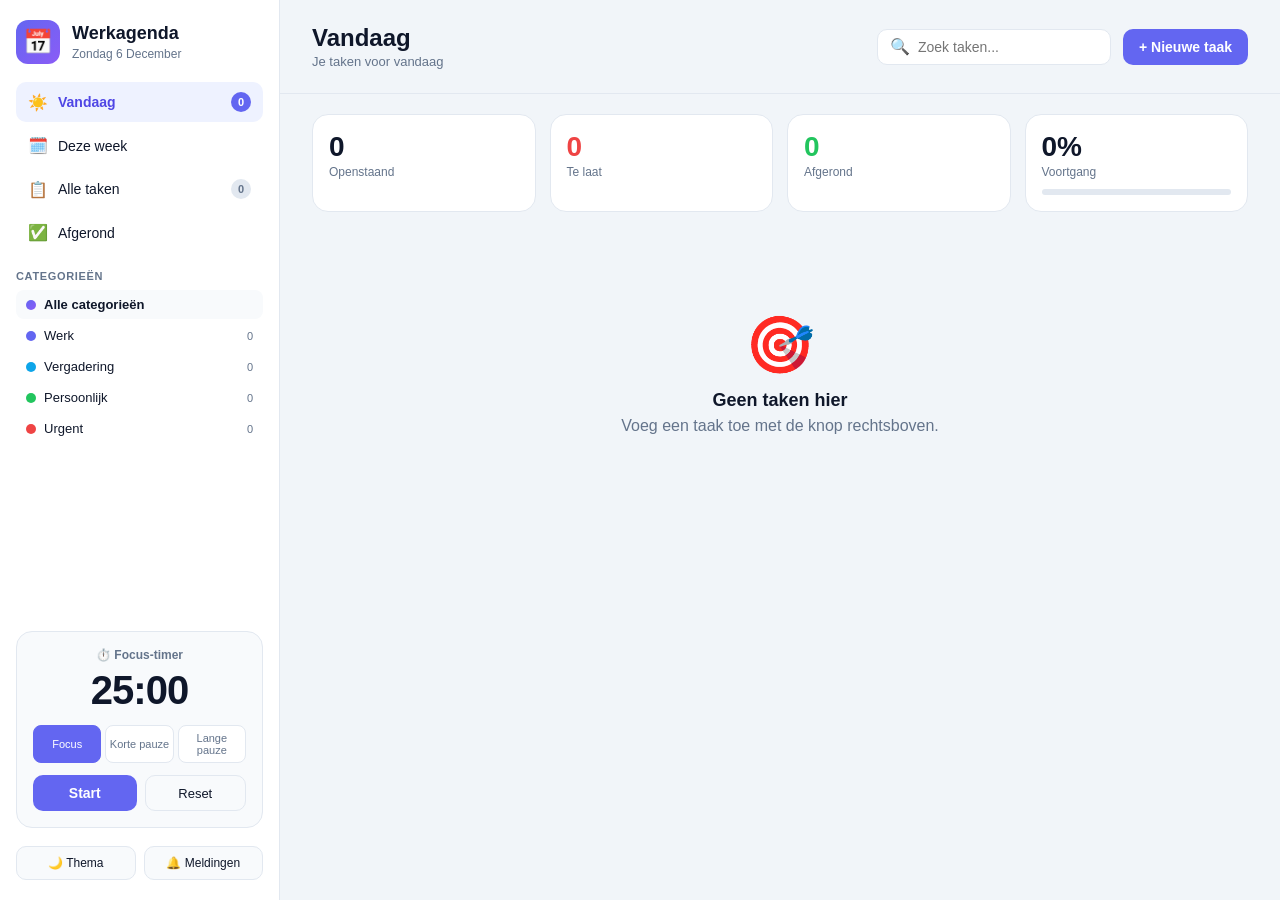
==== Werkagenda.html @ b9c7f5b6 "Voeg alles-in-één Werkagenda.html toe (dubbelklik om te openen, geen server nodig)" ====
<!DOCTYPE html>
<html lang="nl">
<head>
  <meta charset="UTF-8" />
  <meta name="viewport" content="width=device-width, initial-scale=1.0" />
  <title>Mijn Werkagenda</title>
  <style>
:root {
  --bg: #f1f5f9;
  --surface: #ffffff;
  --surface-2: #f8fafc;
  --border: #e2e8f0;
  --text: #0f172a;
  --muted: #64748b;
  --primary: #6366f1;
  --primary-dark: #4f46e5;
  --primary-soft: #eef2ff;
  --danger: #ef4444;
  --success: #22c55e;
  --warning: #f59e0b;
  --shadow: 0 1px 3px rgba(15, 23, 42, .08), 0 8px 24px rgba(15, 23, 42, .06);
  --radius: 16px;
  --radius-sm: 10px;
}
[data-theme="dark"] {
  --bg: #0b1120;
  --surface: #131c31;
  --surface-2: #0f1729;
  --border: #1e293b;
  --text: #e2e8f0;
  --muted: #94a3b8;
  --primary-soft: #1e253f;
  --shadow: 0 1px 3px rgba(0, 0, 0, .3), 0 12px 32px rgba(0, 0, 0, .35);
}
* { box-sizing: border-box; margin: 0; padding: 0; }
body {
  font-family: -apple-system, BlinkMacSystemFont, "Segoe UI", Roboto, Helvetica, Arial, sans-serif;
  background: var(--bg);
  color: var(--text);
  height: 100vh;
  overflow: hidden;
}
#app { display: grid; grid-template-columns: 280px 1fr; height: 100vh; }
.sidebar {
  background: var(--surface);
  border-right: 1px solid var(--border);
  display: flex; flex-direction: column;
  padding: 20px 16px; gap: 18px; overflow-y: auto;
}
.brand { display: flex; align-items: center; gap: 12px; }
.brand-logo {
  width: 44px; height: 44px; display: grid; place-items: center; font-size: 24px;
  background: linear-gradient(135deg, var(--primary), #8b5cf6); border-radius: 12px;
}
.brand-text h1 { font-size: 18px; font-weight: 700; }
.brand-text span { font-size: 12px; color: var(--muted); text-transform: capitalize; }
.nav { display: flex; flex-direction: column; gap: 4px; }
.nav-btn {
  display: flex; align-items: center; gap: 10px; padding: 10px 12px;
  border: none; background: transparent; border-radius: var(--radius-sm);
  font-size: 14px; font-weight: 500; color: var(--text); cursor: pointer;
  text-align: left; transition: background .15s;
}
.nav-btn:hover { background: var(--surface-2); }
.nav-btn.active { background: var(--primary-soft); color: var(--primary-dark); font-weight: 600; }
.nav-ico { font-size: 16px; }
.badge {
  margin-left: auto; background: var(--primary); color: #fff;
  font-size: 11px; font-weight: 700; min-width: 20px; height: 20px;
  padding: 0 6px; border-radius: 999px; display: grid; place-items: center;
}
.nav-btn:not(.active) .badge { background: var(--border); color: var(--muted); }
.sidebar-section h2 {
  font-size: 11px; text-transform: uppercase; letter-spacing: .06em;
  color: var(--muted); margin-bottom: 8px;
}
.cat-list { list-style: none; display: flex; flex-direction: column; gap: 2px; }
.cat-list li {
  display: flex; align-items: center; gap: 8px; padding: 7px 10px;
  border-radius: 8px; font-size: 13px; cursor: pointer; transition: background .15s;
}
.cat-list li:hover { background: var(--surface-2); }
.cat-list li.active { background: var(--surface-2); font-weight: 600; }
.cat-dot { width: 10px; height: 10px; border-radius: 50%; flex-shrink: 0; }
.cat-count { margin-left: auto; font-size: 11px; color: var(--muted); }
.timer-card {
  margin-top: auto; background: var(--surface-2); border: 1px solid var(--border);
  border-radius: var(--radius); padding: 16px; text-align: center;
}
.timer-title { font-size: 12px; color: var(--muted); font-weight: 600; margin-bottom: 6px; }
.timer-display { font-size: 40px; font-weight: 800; font-variant-numeric: tabular-nums; letter-spacing: -1px; }
.timer-display.running { color: var(--primary); }
.timer-modes { display: flex; gap: 4px; margin: 12px 0; }
.tmode {
  flex: 1; font-size: 11px; padding: 6px 2px; border: 1px solid var(--border);
  background: var(--surface); border-radius: 8px; cursor: pointer; color: var(--muted);
}
.tmode.active { background: var(--primary); color: #fff; border-color: var(--primary); }
.timer-controls { display: flex; gap: 8px; }
.timer-controls button { flex: 1; }
.sidebar-footer { display: flex; gap: 8px; }
.sidebar-footer button { flex: 1; font-size: 12px; }
.btn-primary {
  background: var(--primary); color: #fff; border: none; border-radius: var(--radius-sm);
  padding: 10px 16px; font-size: 14px; font-weight: 600; cursor: pointer;
  transition: background .15s, transform .1s;
}
.btn-primary:hover { background: var(--primary-dark); }
.btn-primary:active { transform: scale(.97); }
.btn-ghost {
  background: var(--surface-2); color: var(--text); border: 1px solid var(--border);
  border-radius: var(--radius-sm); padding: 9px 14px; font-size: 13px; font-weight: 500;
  cursor: pointer; transition: background .15s;
}
.btn-ghost:hover { background: var(--border); }
.icon-btn {
  background: transparent; border: none; cursor: pointer; font-size: 18px;
  color: var(--muted); padding: 6px; border-radius: 8px;
}
.icon-btn:hover { background: var(--surface-2); color: var(--text); }
.main { display: flex; flex-direction: column; overflow: hidden; }
.topbar {
  display: flex; justify-content: space-between; align-items: center;
  padding: 24px 32px; border-bottom: 1px solid var(--border); gap: 16px; flex-wrap: wrap;
}
.topbar h2 { font-size: 24px; font-weight: 700; }
.muted { color: var(--muted); font-size: 13px; margin-top: 2px; }
.topbar-actions { display: flex; gap: 12px; align-items: center; }
.search {
  display: flex; align-items: center; gap: 8px; background: var(--surface);
  border: 1px solid var(--border); border-radius: var(--radius-sm); padding: 0 12px;
}
.search input {
  border: none; background: transparent; outline: none; padding: 9px 0;
  font-size: 14px; color: var(--text); width: 180px;
}
.stats {
  display: grid; grid-template-columns: repeat(auto-fit, minmax(140px, 1fr));
  gap: 14px; padding: 20px 32px 4px;
}
.stat-card { background: var(--surface); border: 1px solid var(--border); border-radius: var(--radius); padding: 16px; }
.stat-num { font-size: 28px; font-weight: 800; }
.stat-label { font-size: 12px; color: var(--muted); margin-top: 2px; }
.progress-bar { height: 6px; background: var(--border); border-radius: 999px; margin-top: 10px; overflow: hidden; }
.progress-fill { height: 100%; background: var(--success); border-radius: 999px; transition: width .4s; }
.task-area { flex: 1; overflow-y: auto; padding: 16px 32px 40px; }
.task-group-title {
  font-size: 13px; font-weight: 700; color: var(--muted);
  text-transform: uppercase; letter-spacing: .05em; margin: 22px 0 10px;
}
.task {
  display: flex; align-items: flex-start; gap: 14px; background: var(--surface);
  border: 1px solid var(--border); border-radius: var(--radius); padding: 14px 16px;
  margin-bottom: 10px; box-shadow: var(--shadow); cursor: pointer;
  transition: transform .1s, border-color .15s; border-left: 4px solid var(--border);
}
.task:hover { transform: translateY(-1px); border-color: var(--primary); }
.task.prio-high { border-left-color: var(--danger); }
.task.prio-medium { border-left-color: var(--warning); }
.task.prio-low { border-left-color: var(--success); }
.task.done { opacity: .55; }
.task.done .task-title { text-decoration: line-through; }
.check {
  width: 22px; height: 22px; border-radius: 50%; border: 2px solid var(--border);
  flex-shrink: 0; margin-top: 2px; cursor: pointer; display: grid; place-items: center;
  font-size: 13px; color: #fff; transition: all .15s;
}
.check:hover { border-color: var(--primary); }
.check.checked { background: var(--success); border-color: var(--success); }
.task-body { flex: 1; min-width: 0; }
.task-title { font-size: 15px; font-weight: 600; }
.task-notes { font-size: 13px; color: var(--muted); margin-top: 3px; word-break: break-word; }
.task-meta { display: flex; flex-wrap: wrap; gap: 8px; margin-top: 8px; }
.chip {
  font-size: 11px; font-weight: 600; padding: 3px 9px; border-radius: 999px;
  display: inline-flex; align-items: center; gap: 4px;
}
.chip-time { background: var(--primary-soft); color: var(--primary-dark); }
.chip-cat { background: var(--surface-2); border: 1px solid var(--border); color: var(--muted); }
.chip-overdue { background: #fee2e2; color: #b91c1c; }
.chip-reminder { background: #fef3c7; color: #92400e; }
.empty { text-align: center; padding: 80px 20px; color: var(--muted); }
.empty-emoji { font-size: 56px; margin-bottom: 12px; }
.empty h3 { font-size: 18px; color: var(--text); margin-bottom: 6px; }
.modal-backdrop {
  position: fixed; inset: 0; background: rgba(15, 23, 42, .5);
  display: grid; place-items: center; padding: 20px; z-index: 50; backdrop-filter: blur(2px);
}
.modal-backdrop[hidden] { display: none; }
.modal {
  background: var(--surface); border-radius: var(--radius); width: 100%;
  max-width: 460px; box-shadow: var(--shadow); animation: pop .18s ease;
}
@keyframes pop { from { transform: scale(.96); opacity: 0; } to { transform: scale(1); opacity: 1; } }
.modal-head {
  display: flex; justify-content: space-between; align-items: center;
  padding: 18px 20px; border-bottom: 1px solid var(--border);
}
.modal-head h3 { font-size: 17px; }
.task-form { padding: 20px; display: flex; flex-direction: column; gap: 14px; }
.task-form label { display: flex; flex-direction: column; gap: 6px; font-size: 13px; font-weight: 600; color: var(--muted); }
.task-form input, .task-form textarea, .task-form select {
  border: 1px solid var(--border); border-radius: var(--radius-sm); padding: 10px 12px;
  font-size: 14px; font-family: inherit; background: var(--surface-2); color: var(--text);
  outline: none; transition: border-color .15s;
}
.task-form input:focus, .task-form textarea:focus, .task-form select:focus { border-color: var(--primary); }
.form-row { display: grid; grid-template-columns: 1fr 1fr; gap: 12px; }
.reminder-row { flex-direction: row !important; align-items: center; gap: 8px !important; color: var(--text) !important; font-weight: 500 !important; cursor: pointer; }
.reminder-row input { width: auto; }
.modal-actions { display: flex; align-items: center; gap: 8px; margin-top: 6px; }
.modal-actions .spacer { flex: 1; }
#delete-task { color: var(--danger); border-color: transparent; background: transparent; }
#delete-task:hover { background: #fee2e2; }
.toast {
  position: fixed; bottom: 24px; left: 50%; transform: translateX(-50%);
  background: var(--text); color: var(--bg); padding: 12px 20px; border-radius: 999px;
  font-size: 14px; font-weight: 500; box-shadow: var(--shadow); z-index: 100; animation: slideUp .25s ease;
}
.toast[hidden] { display: none; }
@keyframes slideUp { from { transform: translate(-50%, 20px); opacity: 0; } to { transform: translate(-50%, 0); opacity: 1; } }
@media (max-width: 760px) {
  #app { grid-template-columns: 1fr; }
  .sidebar {
    position: fixed; bottom: 0; left: 0; right: 0; top: auto; flex-direction: row;
    border-right: none; border-top: 1px solid var(--border); padding: 8px; gap: 8px;
    z-index: 40; overflow-x: auto;
  }
  .brand, .sidebar-section, .timer-card, .sidebar-footer { display: none; }
  .nav { flex-direction: row; flex: 1; }
  .nav-btn { flex-direction: column; font-size: 11px; gap: 2px; }
  .badge { position: absolute; }
  .main { padding-bottom: 70px; }
  .topbar { padding: 16px; }
  .stats, .task-area { padding-left: 16px; padding-right: 16px; }
  .search input { width: 120px; }
}
  </style>
</head>
<body>
  <div id="app">
    <aside class="sidebar">
      <div class="brand">
        <div class="brand-logo">📅</div>
        <div class="brand-text">
          <h1>Werkagenda</h1>
          <span id="today-label"></span>
        </div>
      </div>
      <nav class="nav">
        <button class="nav-btn active" data-view="today"><span class="nav-ico">☀️</span> Vandaag<span class="badge" id="badge-today">0</span></button>
        <button class="nav-btn" data-view="week"><span class="nav-ico">🗓️</span> Deze week</button>
        <button class="nav-btn" data-view="all"><span class="nav-ico">📋</span> Alle taken<span class="badge" id="badge-all">0</span></button>
        <button class="nav-btn" data-view="done"><span class="nav-ico">✅</span> Afgerond</button>
      </nav>
      <div class="sidebar-section">
        <h2>Categorieën</h2>
        <ul class="cat-list" id="cat-list"></ul>
      </div>
      <div class="timer-card" id="timer-card">
        <div class="timer-title">⏱️ Focus-timer</div>
        <div class="timer-display" id="timer-display">25:00</div>
        <div class="timer-modes">
          <button class="tmode active" data-min="25">Focus</button>
          <button class="tmode" data-min="5">Korte pauze</button>
          <button class="tmode" data-min="15">Lange pauze</button>
        </div>
        <div class="timer-controls">
          <button id="timer-start" class="btn-primary">Start</button>
          <button id="timer-reset" class="btn-ghost">Reset</button>
        </div>
      </div>
      <div class="sidebar-footer">
        <button id="theme-toggle" class="btn-ghost" title="Wissel thema">🌙 Thema</button>
        <button id="notif-toggle" class="btn-ghost" title="Herinneringen aanzetten">🔔 Meldingen</button>
      </div>
    </aside>
    <main class="main">
      <header class="topbar">
        <div>
          <h2 id="view-title">Vandaag</h2>
          <p id="view-subtitle" class="muted"></p>
        </div>
        <div class="topbar-actions">
          <div class="search">
            <span>🔍</span>
            <input type="text" id="search" placeholder="Zoek taken..." />
          </div>
          <button class="btn-primary" id="add-task-btn">+ Nieuwe taak</button>
        </div>
      </header>
      <section class="stats" id="stats"></section>
      <section class="task-area" id="task-area"></section>
    </main>
  </div>
  <div class="modal-backdrop" id="modal-backdrop" hidden>
    <div class="modal" role="dialog" aria-modal="true">
      <div class="modal-head">
        <h3 id="modal-title">Nieuwe taak</h3>
        <button class="icon-btn" id="modal-close" aria-label="Sluiten">✕</button>
      </div>
      <form id="task-form" class="task-form">
        <input type="hidden" id="task-id" />
        <label>Titel<input type="text" id="f-title" required placeholder="Wat moet er gebeuren?" /></label>
        <label>Notities<textarea id="f-notes" rows="2" placeholder="Extra details (optioneel)"></textarea></label>
        <div class="form-row">
          <label>Datum<input type="date" id="f-date" /></label>
          <label>Tijd<input type="time" id="f-time" /></label>
        </div>
        <div class="form-row">
          <label>Prioriteit
            <select id="f-priority">
              <option value="low">Laag</option>
              <option value="medium" selected>Normaal</option>
              <option value="high">Hoog</option>
            </select>
          </label>
          <label>Categorie<select id="f-category"></select></label>
        </div>
        <label class="reminder-row">
          <input type="checkbox" id="f-reminder" /> Herinner me op het ingestelde tijdstip
        </label>
        <div class="modal-actions">
          <button type="button" class="btn-ghost" id="delete-task" hidden>Verwijderen</button>
          <div class="spacer"></div>
          <button type="button" class="btn-ghost" id="modal-cancel">Annuleren</button>
          <button type="submit" class="btn-primary">Opslaan</button>
        </div>
      </form>
    </div>
  </div>
  <div id="toast" class="toast" hidden></div>

  <script>
(() => {
  "use strict";
  const STORE_KEY = "werkagenda.v1";
  const $ = (sel) => document.querySelector(sel);
  const $$ = (sel) => Array.from(document.querySelectorAll(sel));

  const DEFAULT_CATEGORIES = [
    { id: "werk", name: "Werk", color: "#6366f1" },
    { id: "vergadering", name: "Vergadering", color: "#0ea5e9" },
    { id: "persoonlijk", name: "Persoonlijk", color: "#22c55e" },
    { id: "urgent", name: "Urgent", color: "#ef4444" },
  ];

  let state = loadState();
  let currentView = "today";
  let activeCategory = null;
  let searchTerm = "";

  function loadState() {
    try {
      const raw = localStorage.getItem(STORE_KEY);
      if (raw) {
        const parsed = JSON.parse(raw);
        return {
          tasks: parsed.tasks || [],
          categories: parsed.categories || DEFAULT_CATEGORIES,
          theme: parsed.theme || "light",
        };
      }
    } catch (e) { console.warn("Kon opgeslagen data niet laden:", e); }
    return { tasks: [], categories: DEFAULT_CATEGORIES, theme: "light" };
  }
  function save() { localStorage.setItem(STORE_KEY, JSON.stringify(state)); }
  const uid = () => Date.now().toString(36) + Math.random().toString(36).slice(2, 7);

  const pad = (n) => String(n).padStart(2, "0");
  const todayStr = () => {
    const d = new Date();
    return `${d.getFullYear()}-${pad(d.getMonth() + 1)}-${pad(d.getDate())}`;
  };
  function dueDate(task) {
    if (!task.date) return null;
    const t = task.time || "23:59";
    return new Date(`${task.date}T${t}`);
  }
  function isToday(task) { return task.date === todayStr(); }
  function isThisWeek(task) {
    if (!task.date) return false;
    const d = new Date(task.date + "T00:00");
    const now = new Date();
    const start = new Date(now);
    start.setDate(now.getDate() - ((now.getDay() + 6) % 7));
    start.setHours(0, 0, 0, 0);
    const end = new Date(start);
    end.setDate(start.getDate() + 7);
    return d >= start && d < end;
  }
  function isOverdue(task) {
    if (task.done) return false;
    const due = dueDate(task);
    return due && due < new Date();
  }
  const fmtDate = (str) => {
    if (!str) return "";
    const d = new Date(str + "T00:00");
    const today = todayStr();
    const tmr = new Date(); tmr.setDate(tmr.getDate() + 1);
    const tmrStr = `${tmr.getFullYear()}-${pad(tmr.getMonth() + 1)}-${pad(tmr.getDate())}`;
    if (str === today) return "Vandaag";
    if (str === tmrStr) return "Morgen";
    return d.toLocaleDateString("nl-NL", { weekday: "short", day: "numeric", month: "short" });
  };

  function render() {
    renderHeaderDate(); renderCategories(); renderBadges(); renderStats(); renderTasks();
  }
  function renderHeaderDate() {
    $("#today-label").textContent = new Date().toLocaleDateString("nl-NL", {
      weekday: "long", day: "numeric", month: "long",
    });
  }
  function catById(id) { return state.categories.find((c) => c.id === id); }
  function renderCategories() {
    const list = $("#cat-list");
    list.innerHTML = "";
    const all = document.createElement("li");
    all.innerHTML = `<span class="cat-dot" style="background:linear-gradient(135deg,#6366f1,#8b5cf6)"></span> Alle categorieën`;
    all.classList.toggle("active", activeCategory === null);
    all.onclick = () => { activeCategory = null; render(); };
    list.appendChild(all);
    state.categories.forEach((cat) => {
      const count = state.tasks.filter((t) => t.category === cat.id && !t.done).length;
      const li = document.createElement("li");
      li.classList.toggle("active", activeCategory === cat.id);
      li.innerHTML = `<span class="cat-dot" style="background:${cat.color}"></span> ${escapeHtml(cat.name)} <span class="cat-count">${count}</span>`;
      li.onclick = () => { activeCategory = cat.id; render(); };
      list.appendChild(li);
    });
    const sel = $("#f-category");
    sel.innerHTML = "";
    state.categories.forEach((cat) => {
      const opt = document.createElement("option");
      opt.value = cat.id; opt.textContent = cat.name;
      sel.appendChild(opt);
    });
  }
  function renderBadges() {
    $("#badge-today").textContent = state.tasks.filter((t) => isToday(t) && !t.done).length;
    $("#badge-all").textContent = state.tasks.filter((t) => !t.done).length;
  }
  function renderStats() {
    const open = state.tasks.filter((t) => !t.done).length;
    const done = state.tasks.filter((t) => t.done).length;
    const overdue = state.tasks.filter((t) => isOverdue(t)).length;
    const total = open + done;
    const pct = total ? Math.round((done / total) * 100) : 0;
    $("#stats").innerHTML = `
      <div class="stat-card"><div class="stat-num">${open}</div><div class="stat-label">Openstaand</div></div>
      <div class="stat-card"><div class="stat-num" style="color:var(--danger)">${overdue}</div><div class="stat-label">Te laat</div></div>
      <div class="stat-card"><div class="stat-num" style="color:var(--success)">${done}</div><div class="stat-label">Afgerond</div></div>
      <div class="stat-card">
        <div class="stat-num">${pct}%</div><div class="stat-label">Voortgang</div>
        <div class="progress-bar"><div class="progress-fill" style="width:${pct}%"></div></div>
      </div>`;
  }
  const VIEW_META = {
    today: { title: "Vandaag", sub: "Je taken voor vandaag" },
    week: { title: "Deze week", sub: "Alles van maandag t/m zondag" },
    all: { title: "Alle taken", sub: "Een compleet overzicht" },
    done: { title: "Afgerond", sub: "Goed bezig! 🎉" },
  };
  function filterForView(tasks) {
    let list = tasks.slice();
    if (currentView === "today") list = list.filter((t) => isToday(t) && !t.done);
    else if (currentView === "week") list = list.filter((t) => isThisWeek(t) && !t.done);
    else if (currentView === "all") list = list.filter((t) => !t.done);
    else if (currentView === "done") list = list.filter((t) => t.done);
    if (activeCategory) list = list.filter((t) => t.category === activeCategory);
    if (searchTerm) {
      const q = searchTerm.toLowerCase();
      list = list.filter((t) => t.title.toLowerCase().includes(q) || (t.notes || "").toLowerCase().includes(q));
    }
    return list;
  }
  function sortTasks(tasks) {
    const prioRank = { high: 0, medium: 1, low: 2 };
    return tasks.sort((a, b) => {
      const da = dueDate(a), db = dueDate(b);
      if (da && db) return da - db;
      if (da) return -1;
      if (db) return 1;
      return prioRank[a.priority] - prioRank[b.priority];
    });
  }
  function renderTasks() {
    const meta = VIEW_META[currentView];
    $("#view-title").textContent = meta.title;
    $("#view-subtitle").textContent = meta.sub;
    const area = $("#task-area");
    let tasks = sortTasks(filterForView(state.tasks));
    if (!tasks.length) {
      area.innerHTML = `
        <div class="empty">
          <div class="empty-emoji">${currentView === "done" ? "🌱" : "🎯"}</div>
          <h3>${currentView === "done" ? "Nog niets afgerond" : "Geen taken hier"}</h3>
          <p>${currentView === "done" ? "Afgevinkte taken verschijnen hier." : "Voeg een taak toe met de knop rechtsboven."}</p>
        </div>`;
      return;
    }
    area.innerHTML = "";
    if (currentView === "all" || currentView === "week") {
      const groups = {};
      tasks.forEach((t) => { const key = t.date || "geen"; (groups[key] = groups[key] || []).push(t); });
      Object.keys(groups).sort((a, b) => (a === "geen" ? 1 : b === "geen" ? -1 : a.localeCompare(b)))
        .forEach((key) => {
          const title = document.createElement("div");
          title.className = "task-group-title";
          title.textContent = key === "geen" ? "Zonder datum" : fmtDate(key);
          area.appendChild(title);
          groups[key].forEach((t) => area.appendChild(taskEl(t)));
        });
    } else {
      tasks.forEach((t) => area.appendChild(taskEl(t)));
    }
  }
  function taskEl(task) {
    const el = document.createElement("div");
    el.className = `task prio-${task.priority}${task.done ? " done" : ""}`;
    const cat = catById(task.category);
    const metaChips = [];
    if (task.time || task.date) {
      const overdue = isOverdue(task);
      const label = `${task.date ? fmtDate(task.date) : ""}${task.time ? " · " + task.time : ""}`.trim();
      metaChips.push(`<span class="chip ${overdue ? "chip-overdue" : "chip-time"}">${overdue ? "⏰ Te laat: " : "🕒 "}${escapeHtml(label)}</span>`);
    }
    if (cat) metaChips.push(`<span class="chip chip-cat"><span class="cat-dot" style="background:${cat.color}"></span>${escapeHtml(cat.name)}</span>`);
    if (task.reminder && !task.done) metaChips.push(`<span class="chip chip-reminder">🔔 Herinnering</span>`);
    el.innerHTML = `
      <div class="check ${task.done ? "checked" : ""}">${task.done ? "✓" : ""}</div>
      <div class="task-body">
        <div class="task-title">${escapeHtml(task.title)}</div>
        ${task.notes ? `<div class="task-notes">${escapeHtml(task.notes)}</div>` : ""}
        ${metaChips.length ? `<div class="task-meta">${metaChips.join("")}</div>` : ""}
      </div>`;
    el.querySelector(".check").addEventListener("click", (e) => { e.stopPropagation(); toggleDone(task.id); });
    el.addEventListener("click", () => openModal(task));
    return el;
  }
  function toggleDone(id) {
    const task = state.tasks.find((t) => t.id === id);
    if (!task) return;
    task.done = !task.done;
    if (task.done) { task.notified = true; toast("Taak afgerond! ✅"); }
    save(); render();
  }
  function deleteTask(id) {
    state.tasks = state.tasks.filter((t) => t.id !== id);
    save(); render(); toast("Taak verwijderd");
  }
  const backdrop = $("#modal-backdrop");
  function openModal(task = null) {
    $("#modal-title").textContent = task ? "Taak bewerken" : "Nieuwe taak";
    $("#task-id").value = task ? task.id : "";
    $("#f-title").value = task ? task.title : "";
    $("#f-notes").value = task ? task.notes || "" : "";
    $("#f-date").value = task ? task.date || "" : todayStr();
    $("#f-time").value = task ? task.time || "" : "";
    $("#f-priority").value = task ? task.priority : "medium";
    $("#f-category").value = task ? task.category || state.categories[0].id : state.categories[0].id;
    $("#f-reminder").checked = task ? !!task.reminder : false;
    $("#delete-task").hidden = !task;
    backdrop.hidden = false;
    setTimeout(() => $("#f-title").focus(), 50);
  }
  function closeModal() { backdrop.hidden = true; }
  $("#task-form").addEventListener("submit", (e) => {
    e.preventDefault();
    const id = $("#task-id").value;
    const data = {
      title: $("#f-title").value.trim(),
      notes: $("#f-notes").value.trim(),
      date: $("#f-date").value,
      time: $("#f-time").value,
      priority: $("#f-priority").value,
      category: $("#f-category").value,
      reminder: $("#f-reminder").checked,
    };
    if (!data.title) return;
    if (id) {
      const task = state.tasks.find((t) => t.id === id);
      Object.assign(task, data);
      task.notified = false;
      toast("Taak bijgewerkt");
    } else {
      state.tasks.push({ id: uid(), done: false, notified: false, created: Date.now(), ...data });
      toast("Taak toegevoegd 🎉");
    }
    save(); render(); closeModal();
  });
  $("#delete-task").addEventListener("click", () => {
    const id = $("#task-id").value;
    if (id && confirm("Deze taak verwijderen?")) { deleteTask(id); closeModal(); }
  });
  $("#modal-close").addEventListener("click", closeModal);
  $("#modal-cancel").addEventListener("click", closeModal);
  backdrop.addEventListener("click", (e) => { if (e.target === backdrop) closeModal(); });
  $("#add-task-btn").addEventListener("click", () => openModal());
  $$(".nav-btn").forEach((btn) => {
    btn.addEventListener("click", () => {
      $$(".nav-btn").forEach((b) => b.classList.remove("active"));
      btn.classList.add("active");
      currentView = btn.dataset.view;
      render();
    });
  });
  $("#search").addEventListener("input", (e) => { searchTerm = e.target.value; renderTasks(); });
  function applyTheme() {
    document.documentElement.setAttribute("data-theme", state.theme);
    $("#theme-toggle").textContent = state.theme === "dark" ? "☀️ Thema" : "🌙 Thema";
  }
  $("#theme-toggle").addEventListener("click", () => {
    state.theme = state.theme === "dark" ? "light" : "dark";
    save(); applyTheme();
  });
  let timer = { total: 25 * 60, remaining: 25 * 60, running: false, interval: null };
  function updateTimerDisplay() {
    const m = Math.floor(timer.remaining / 60);
    const s = timer.remaining % 60;
    $("#timer-display").textContent = `${pad(m)}:${pad(s)}`;
    $("#timer-display").classList.toggle("running", timer.running);
  }
  function startTimer() {
    if (timer.running) {
      clearInterval(timer.interval);
      timer.running = false;
      $("#timer-start").textContent = "Verder";
    } else {
      timer.running = true;
      $("#timer-start").textContent = "Pauze";
      timer.interval = setInterval(() => {
        timer.remaining--;
        if (timer.remaining <= 0) {
          clearInterval(timer.interval);
          timer.running = false;
          timer.remaining = timer.total;
          $("#timer-start").textContent = "Start";
          notify("⏱️ Timer afgelopen!", "Tijd voor een pauze of de volgende taak.");
          toast("⏱️ Timer afgelopen!");
        }
        updateTimerDisplay();
      }, 1000);
    }
    updateTimerDisplay();
  }
  function resetTimer() {
    clearInterval(timer.interval);
    timer.running = false;
    timer.remaining = timer.total;
    $("#timer-start").textContent = "Start";
    updateTimerDisplay();
  }
  $("#timer-start").addEventListener("click", startTimer);
  $("#timer-reset").addEventListener("click", resetTimer);
  $$(".tmode").forEach((btn) => {
    btn.addEventListener("click", () => {
      $$(".tmode").forEach((b) => b.classList.remove("active"));
      btn.classList.add("active");
      timer.total = parseInt(btn.dataset.min, 10) * 60;
      resetTimer();
    });
  });
  $("#notif-toggle").addEventListener("click", async () => {
    if (!("Notification" in window)) { toast("Notificaties niet ondersteund"); return; }
    const perm = await Notification.requestPermission();
    toast(perm === "granted" ? "Meldingen staan aan 🔔" : "Meldingen geweigerd");
  });
  function notify(title, body) {
    if ("Notification" in window && Notification.permission === "granted") {
      new Notification(title, { body });
    }
  }
  function checkReminders() {
    const now = new Date();
    state.tasks.forEach((task) => {
      if (task.reminder && !task.done && !task.notified) {
        const due = dueDate(task);
        if (due && due <= now) {
          notify("🔔 Herinnering: " + task.title, task.notes || "Deze taak staat gepland.");
          task.notified = true;
          save();
        }
      }
    });
  }
  setInterval(checkReminders, 30 * 1000);
  let toastTimeout;
  function toast(msg) {
    const el = $("#toast");
    el.textContent = msg;
    el.hidden = false;
    clearTimeout(toastTimeout);
    toastTimeout = setTimeout(() => (el.hidden = true), 2500);
  }
  function escapeHtml(str) {
    return String(str).replace(/[&<>"']/g, (c) =>
      ({ "&": "&amp;", "<": "&lt;", ">": "&gt;", '"': "&quot;", "'": "&#39;" }[c]));
  }
  document.addEventListener("keydown", (e) => {
    if (e.key === "Escape" && !backdrop.hidden) closeModal();
    if ((e.key === "n" || e.key === "N") && backdrop.hidden &&
        document.activeElement.tagName !== "INPUT" &&
        document.activeElement.tagName !== "TEXTAREA") {
      e.preventDefault(); openModal();
    }
  });
  applyTheme();
  updateTimerDisplay();
  render();
  checkReminders();
})();
  </script>
</body>
</html>
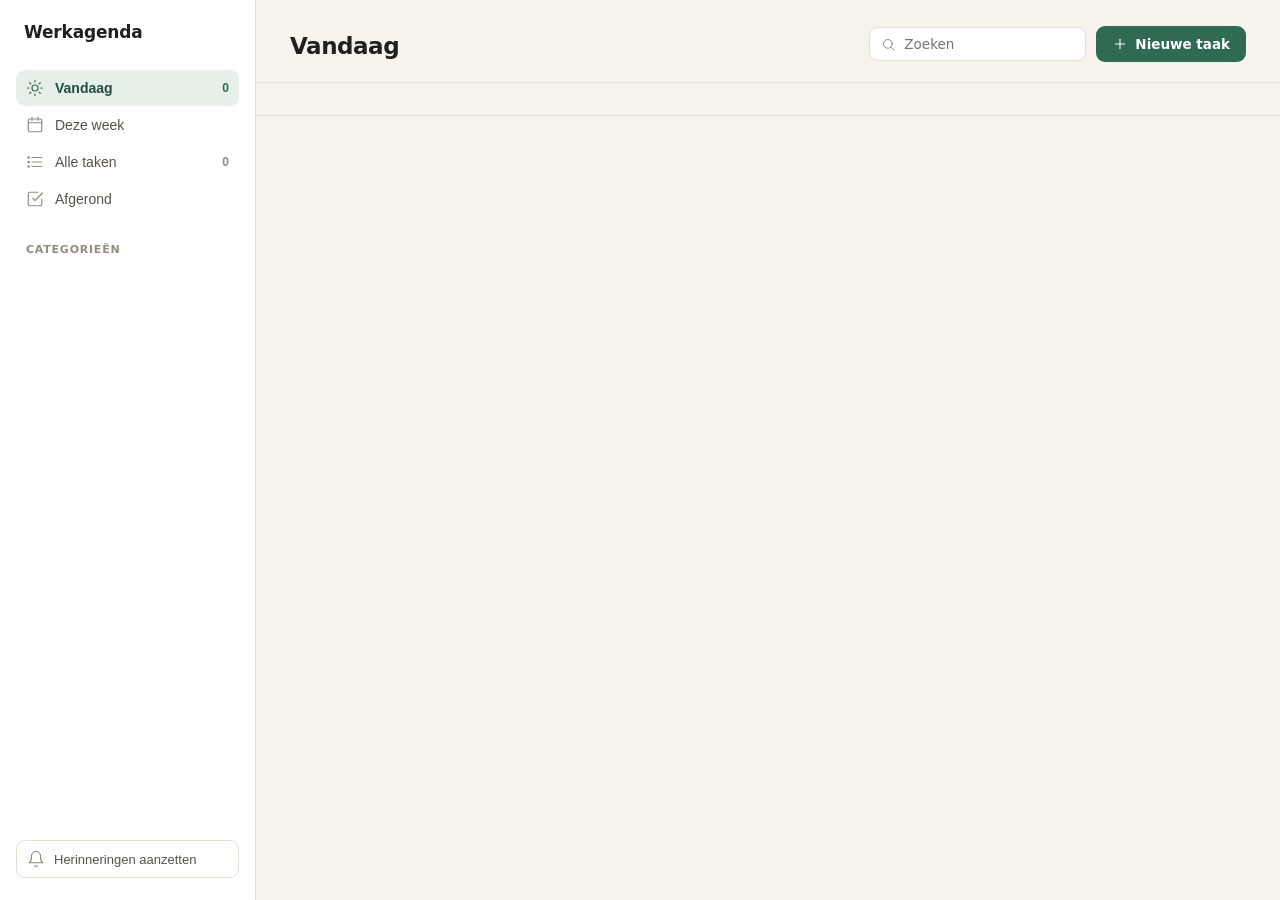
==== commit 1901889c: "Herontwerp: zakelijke warme look, diep groen accent, weekoverzicht en lijn-iconen - Volledig nieuw, " ====
--- a/Werkagenda.html
+++ b/Werkagenda.html
@@ -3,346 +3,460 @@
 <head>
   <meta charset="UTF-8" />
   <meta name="viewport" content="width=device-width, initial-scale=1.0" />
-  <title>Mijn Werkagenda</title>
+  <meta name="theme-color" content="#2f6a52" />
+  <title>Werkagenda</title>
   <style>
+/* ===========================================================
+   Werkagenda — zakelijk & warm, licht, diep groen accent
+   =========================================================== */
 :root {
-  --bg: #f1f5f9;
-  --surface: #ffffff;
-  --surface-2: #f8fafc;
-  --border: #e2e8f0;
-  --text: #0f172a;
-  --muted: #64748b;
-  --primary: #6366f1;
-  --primary-dark: #4f46e5;
-  --primary-soft: #eef2ff;
-  --danger: #ef4444;
-  --success: #22c55e;
-  --warning: #f59e0b;
-  --shadow: 0 1px 3px rgba(15, 23, 42, .08), 0 8px 24px rgba(15, 23, 42, .06);
-  --radius: 16px;
-  --radius-sm: 10px;
-}
-[data-theme="dark"] {
-  --bg: #0b1120;
-  --surface: #131c31;
-  --surface-2: #0f1729;
-  --border: #1e293b;
-  --text: #e2e8f0;
-  --muted: #94a3b8;
-  --primary-soft: #1e253f;
-  --shadow: 0 1px 3px rgba(0, 0, 0, .3), 0 12px 32px rgba(0, 0, 0, .35);
-}
+  --bg:          #f6f3ec;
+  --surface:     #ffffff;
+  --surface-2:   #f1ece2;
+  --border:      #e5dfd2;
+  --border-2:    #d9d2c4;
+  --text:        #20201c;
+  --text-2:      #56524a;
+  --muted:       #938d80;
+  --accent:      #2f6a52;
+  --accent-deep: #244f3e;
+  --accent-soft: #e7efe9;
+  --accent-line: #c5d8cd;
+  --danger:      #a8443a;
+  --danger-soft: #f4e4e1;
+  --warn:        #9a7430;
+  --warn-soft:   #f3ebda;
+  --shadow-sm:   0 1px 2px rgba(33, 30, 22, .05);
+  --shadow:      0 8px 28px rgba(33, 30, 22, .07);
+  --radius:      14px;
+  --radius-sm:   9px;
+  --font: "Inter", system-ui, -apple-system, "Segoe UI", Roboto, Helvetica, Arial, sans-serif;
+}
+
 * { box-sizing: border-box; margin: 0; padding: 0; }
+
+html, body { height: 100%; }
 body {
-  font-family: -apple-system, BlinkMacSystemFont, "Segoe UI", Roboto, Helvetica, Arial, sans-serif;
+  font-family: var(--font);
   background: var(--bg);
   color: var(--text);
+  -webkit-font-smoothing: antialiased;
+  text-rendering: optimizeLegibility;
   height: 100vh;
   overflow: hidden;
 }
-#app { display: grid; grid-template-columns: 280px 1fr; height: 100vh; }
+
+.icon { width: 18px; height: 18px; stroke: currentColor; stroke-width: 1.6; fill: none; stroke-linecap: round; stroke-linejoin: round; flex-shrink: 0; }
+.icon-sm { width: 15px; height: 15px; }
+
+#app { display: grid; grid-template-columns: 256px 1fr; height: 100vh; }
+
+/* ---------------- Sidebar ---------------- */
 .sidebar {
   background: var(--surface);
   border-right: 1px solid var(--border);
   display: flex; flex-direction: column;
-  padding: 20px 16px; gap: 18px; overflow-y: auto;
-}
-.brand { display: flex; align-items: center; gap: 12px; }
-.brand-logo {
-  width: 44px; height: 44px; display: grid; place-items: center; font-size: 24px;
-  background: linear-gradient(135deg, var(--primary), #8b5cf6); border-radius: 12px;
-}
-.brand-text h1 { font-size: 18px; font-weight: 700; }
-.brand-text span { font-size: 12px; color: var(--muted); text-transform: capitalize; }
-.nav { display: flex; flex-direction: column; gap: 4px; }
+  padding: 22px 16px; gap: 26px; overflow-y: auto;
+}
+.brand { display: flex; flex-direction: column; gap: 2px; padding: 0 8px; }
+.brand h1 { font-size: 17px; font-weight: 650; letter-spacing: -.01em; }
+.brand .date { font-size: 12.5px; color: var(--muted); text-transform: capitalize; }
+
+.nav { display: flex; flex-direction: column; gap: 1px; }
 .nav-btn {
-  display: flex; align-items: center; gap: 10px; padding: 10px 12px;
-  border: none; background: transparent; border-radius: var(--radius-sm);
-  font-size: 14px; font-weight: 500; color: var(--text); cursor: pointer;
-  text-align: left; transition: background .15s;
-}
-.nav-btn:hover { background: var(--surface-2); }
-.nav-btn.active { background: var(--primary-soft); color: var(--primary-dark); font-weight: 600; }
-.nav-ico { font-size: 16px; }
-.badge {
-  margin-left: auto; background: var(--primary); color: #fff;
-  font-size: 11px; font-weight: 700; min-width: 20px; height: 20px;
-  padding: 0 6px; border-radius: 999px; display: grid; place-items: center;
-}
-.nav-btn:not(.active) .badge { background: var(--border); color: var(--muted); }
-.sidebar-section h2 {
-  font-size: 11px; text-transform: uppercase; letter-spacing: .06em;
-  color: var(--muted); margin-bottom: 8px;
-}
-.cat-list { list-style: none; display: flex; flex-direction: column; gap: 2px; }
+  display: flex; align-items: center; gap: 11px;
+  padding: 9px 10px; border: none; background: transparent;
+  border-radius: var(--radius-sm); font-size: 14px; font-weight: 500;
+  color: var(--text-2); cursor: pointer; text-align: left;
+  transition: background .14s, color .14s; width: 100%;
+}
+.nav-btn:hover { background: var(--surface-2); color: var(--text); }
+.nav-btn.active { background: var(--accent-soft); color: var(--accent-deep); font-weight: 600; }
+.nav-btn .icon { color: var(--muted); }
+.nav-btn.active .icon { color: var(--accent); }
+.nav-btn .count { margin-left: auto; font-size: 12px; font-weight: 600; color: var(--muted); font-variant-numeric: tabular-nums; }
+.nav-btn.active .count { color: var(--accent); }
+
+.side-heading {
+  font-size: 11px; font-weight: 600; text-transform: uppercase;
+  letter-spacing: .07em; color: var(--muted); padding: 0 10px; margin-bottom: 9px;
+}
+.cat-list { list-style: none; display: flex; flex-direction: column; gap: 1px; }
 .cat-list li {
-  display: flex; align-items: center; gap: 8px; padding: 7px 10px;
-  border-radius: 8px; font-size: 13px; cursor: pointer; transition: background .15s;
+  display: flex; align-items: center; gap: 10px; padding: 8px 10px;
+  border-radius: var(--radius-sm); font-size: 13.5px; color: var(--text-2);
+  cursor: pointer; transition: background .14s;
 }
 .cat-list li:hover { background: var(--surface-2); }
-.cat-list li.active { background: var(--surface-2); font-weight: 600; }
-.cat-dot { width: 10px; height: 10px; border-radius: 50%; flex-shrink: 0; }
-.cat-count { margin-left: auto; font-size: 11px; color: var(--muted); }
-.timer-card {
-  margin-top: auto; background: var(--surface-2); border: 1px solid var(--border);
-  border-radius: var(--radius); padding: 16px; text-align: center;
-}
-.timer-title { font-size: 12px; color: var(--muted); font-weight: 600; margin-bottom: 6px; }
-.timer-display { font-size: 40px; font-weight: 800; font-variant-numeric: tabular-nums; letter-spacing: -1px; }
-.timer-display.running { color: var(--primary); }
-.timer-modes { display: flex; gap: 4px; margin: 12px 0; }
-.tmode {
-  flex: 1; font-size: 11px; padding: 6px 2px; border: 1px solid var(--border);
-  background: var(--surface); border-radius: 8px; cursor: pointer; color: var(--muted);
-}
-.tmode.active { background: var(--primary); color: #fff; border-color: var(--primary); }
-.timer-controls { display: flex; gap: 8px; }
-.timer-controls button { flex: 1; }
-.sidebar-footer { display: flex; gap: 8px; }
-.sidebar-footer button { flex: 1; font-size: 12px; }
-.btn-primary {
-  background: var(--primary); color: #fff; border: none; border-radius: var(--radius-sm);
-  padding: 10px 16px; font-size: 14px; font-weight: 600; cursor: pointer;
-  transition: background .15s, transform .1s;
-}
-.btn-primary:hover { background: var(--primary-dark); }
-.btn-primary:active { transform: scale(.97); }
-.btn-ghost {
-  background: var(--surface-2); color: var(--text); border: 1px solid var(--border);
-  border-radius: var(--radius-sm); padding: 9px 14px; font-size: 13px; font-weight: 500;
-  cursor: pointer; transition: background .15s;
-}
-.btn-ghost:hover { background: var(--border); }
-.icon-btn {
-  background: transparent; border: none; cursor: pointer; font-size: 18px;
-  color: var(--muted); padding: 6px; border-radius: 8px;
-}
-.icon-btn:hover { background: var(--surface-2); color: var(--text); }
+.cat-list li.active { background: var(--surface-2); color: var(--text); font-weight: 600; }
+.cat-dot { width: 9px; height: 9px; border-radius: 3px; flex-shrink: 0; }
+.cat-count { margin-left: auto; font-size: 12px; color: var(--muted); font-variant-numeric: tabular-nums; }
+
+.sidebar-spacer { flex: 1; }
+.side-action {
+  display: flex; align-items: center; gap: 9px; width: 100%;
+  padding: 9px 10px; border: 1px solid var(--border); background: var(--surface);
+  border-radius: var(--radius-sm); font-size: 13px; font-weight: 500; color: var(--text-2);
+  cursor: pointer; transition: background .14s, border-color .14s;
+}
+.side-action:hover { background: var(--surface-2); border-color: var(--border-2); }
+.side-action .icon { color: var(--muted); }
+.side-action.on { color: var(--accent-deep); border-color: var(--accent-line); background: var(--accent-soft); }
+.side-action.on .icon { color: var(--accent); }
+
+/* ---------------- Main ---------------- */
 .main { display: flex; flex-direction: column; overflow: hidden; }
 .topbar {
-  display: flex; justify-content: space-between; align-items: center;
-  padding: 24px 32px; border-bottom: 1px solid var(--border); gap: 16px; flex-wrap: wrap;
-}
-.topbar h2 { font-size: 24px; font-weight: 700; }
-.muted { color: var(--muted); font-size: 13px; margin-top: 2px; }
-.topbar-actions { display: flex; gap: 12px; align-items: center; }
+  display: flex; justify-content: space-between; align-items: flex-end;
+  padding: 26px 34px 20px; gap: 18px; flex-wrap: wrap;
+  border-bottom: 1px solid var(--border);
+}
+.topbar h2 { font-size: 23px; font-weight: 650; letter-spacing: -.02em; }
+.topbar .sub { font-size: 13.5px; color: var(--muted); margin-top: 3px; }
+.topbar-actions { display: flex; gap: 10px; align-items: center; }
+
 .search {
   display: flex; align-items: center; gap: 8px; background: var(--surface);
-  border: 1px solid var(--border); border-radius: var(--radius-sm); padding: 0 12px;
-}
+  border: 1px solid var(--border); border-radius: var(--radius-sm); padding: 0 11px;
+  transition: border-color .14s;
+}
+.search:focus-within { border-color: var(--accent-line); }
+.search .icon { color: var(--muted); }
 .search input {
-  border: none; background: transparent; outline: none; padding: 9px 0;
-  font-size: 14px; color: var(--text); width: 180px;
-}
-.stats {
-  display: grid; grid-template-columns: repeat(auto-fit, minmax(140px, 1fr));
-  gap: 14px; padding: 20px 32px 4px;
-}
-.stat-card { background: var(--surface); border: 1px solid var(--border); border-radius: var(--radius); padding: 16px; }
-.stat-num { font-size: 28px; font-weight: 800; }
-.stat-label { font-size: 12px; color: var(--muted); margin-top: 2px; }
-.progress-bar { height: 6px; background: var(--border); border-radius: 999px; margin-top: 10px; overflow: hidden; }
-.progress-fill { height: 100%; background: var(--success); border-radius: 999px; transition: width .4s; }
-.task-area { flex: 1; overflow-y: auto; padding: 16px 32px 40px; }
-.task-group-title {
-  font-size: 13px; font-weight: 700; color: var(--muted);
-  text-transform: uppercase; letter-spacing: .05em; margin: 22px 0 10px;
-}
+  border: none; background: transparent; outline: none; padding: 8px 0;
+  font-size: 13.5px; color: var(--text); width: 170px; font-family: var(--font);
+}
+
+.btn {
+  display: inline-flex; align-items: center; gap: 7px; cursor: pointer;
+  font-family: var(--font); font-size: 13.5px; font-weight: 600;
+  border-radius: var(--radius-sm); padding: 9px 15px; border: 1px solid transparent;
+  transition: background .14s, border-color .14s, transform .08s;
+}
+.btn:active { transform: translateY(1px); }
+.btn-primary { background: var(--accent); color: #fff; }
+.btn-primary:hover { background: var(--accent-deep); }
+.btn-ghost { background: var(--surface); color: var(--text-2); border-color: var(--border); }
+.btn-ghost:hover { background: var(--surface-2); border-color: var(--border-2); }
+.btn .icon { width: 16px; height: 16px; }
+
+.icon-btn {
+  display: grid; place-items: center; background: transparent; border: none;
+  cursor: pointer; color: var(--muted); padding: 7px; border-radius: 8px;
+}
+.icon-btn:hover { background: var(--surface-2); color: var(--text); }
+
+/* ---------------- Summary strip ---------------- */
+.summary { display: flex; gap: 28px; padding: 16px 34px; border-bottom: 1px solid var(--border); }
+.summary .item { display: flex; flex-direction: column; gap: 2px; }
+.summary .num { font-size: 21px; font-weight: 650; letter-spacing: -.01em; font-variant-numeric: tabular-nums; }
+.summary .lbl { font-size: 12px; color: var(--muted); }
+.summary .num.accent { color: var(--accent); }
+.summary .num.danger { color: var(--danger); }
+
+/* ---------------- Content ---------------- */
+.content { flex: 1; overflow-y: auto; padding: 8px 34px 48px; }
+
+/* List view */
+.group-title {
+  font-size: 12px; font-weight: 600; color: var(--muted);
+  text-transform: uppercase; letter-spacing: .06em; margin: 26px 2px 10px;
+}
+.group-title:first-child { margin-top: 18px; }
+
 .task {
-  display: flex; align-items: flex-start; gap: 14px; background: var(--surface);
-  border: 1px solid var(--border); border-radius: var(--radius); padding: 14px 16px;
-  margin-bottom: 10px; box-shadow: var(--shadow); cursor: pointer;
-  transition: transform .1s, border-color .15s; border-left: 4px solid var(--border);
-}
-.task:hover { transform: translateY(-1px); border-color: var(--primary); }
-.task.prio-high { border-left-color: var(--danger); }
-.task.prio-medium { border-left-color: var(--warning); }
-.task.prio-low { border-left-color: var(--success); }
-.task.done { opacity: .55; }
-.task.done .task-title { text-decoration: line-through; }
+  display: flex; align-items: flex-start; gap: 13px; background: var(--surface);
+  border: 1px solid var(--border); border-radius: var(--radius);
+  padding: 14px 16px; margin-bottom: 8px; cursor: pointer;
+  box-shadow: var(--shadow-sm); transition: border-color .14s, box-shadow .14s;
+}
+.task:hover { border-color: var(--border-2); box-shadow: var(--shadow); }
+.task.done { background: var(--surface-2); }
+.task.done .task-title { text-decoration: line-through; color: var(--muted); }
+
 .check {
-  width: 22px; height: 22px; border-radius: 50%; border: 2px solid var(--border);
-  flex-shrink: 0; margin-top: 2px; cursor: pointer; display: grid; place-items: center;
-  font-size: 13px; color: #fff; transition: all .15s;
-}
-.check:hover { border-color: var(--primary); }
-.check.checked { background: var(--success); border-color: var(--success); }
+  width: 20px; height: 20px; border-radius: 50%; border: 1.6px solid var(--border-2);
+  flex-shrink: 0; margin-top: 1px; cursor: pointer; display: grid; place-items: center;
+  color: transparent; transition: all .14s; background: var(--surface);
+}
+.check:hover { border-color: var(--accent); }
+.check.checked { background: var(--accent); border-color: var(--accent); color: #fff; }
+.check .icon { width: 12px; height: 12px; stroke-width: 2.4; }
+
 .task-body { flex: 1; min-width: 0; }
-.task-title { font-size: 15px; font-weight: 600; }
-.task-notes { font-size: 13px; color: var(--muted); margin-top: 3px; word-break: break-word; }
-.task-meta { display: flex; flex-wrap: wrap; gap: 8px; margin-top: 8px; }
-.chip {
-  font-size: 11px; font-weight: 600; padding: 3px 9px; border-radius: 999px;
-  display: inline-flex; align-items: center; gap: 4px;
-}
-.chip-time { background: var(--primary-soft); color: var(--primary-dark); }
-.chip-cat { background: var(--surface-2); border: 1px solid var(--border); color: var(--muted); }
-.chip-overdue { background: #fee2e2; color: #b91c1c; }
-.chip-reminder { background: #fef3c7; color: #92400e; }
-.empty { text-align: center; padding: 80px 20px; color: var(--muted); }
-.empty-emoji { font-size: 56px; margin-bottom: 12px; }
-.empty h3 { font-size: 18px; color: var(--text); margin-bottom: 6px; }
+.task-title { font-size: 14.5px; font-weight: 550; letter-spacing: -.005em; }
+.task-notes { font-size: 13px; color: var(--text-2); margin-top: 3px; line-height: 1.45; word-break: break-word; }
+.task-meta { display: flex; flex-wrap: wrap; align-items: center; gap: 6px 14px; margin-top: 9px; }
+.meta-bit { display: inline-flex; align-items: center; gap: 5px; font-size: 12px; color: var(--muted); font-weight: 500; }
+.meta-bit .icon { width: 13px; height: 13px; color: var(--muted); }
+.meta-bit.overdue { color: var(--danger); }
+.meta-bit.overdue .icon { color: var(--danger); }
+.prio { display: inline-flex; align-items: center; gap: 5px; font-size: 12px; font-weight: 500; }
+.prio .dot { width: 7px; height: 7px; border-radius: 50%; }
+.prio.high { color: var(--danger); } .prio.high .dot { background: var(--danger); }
+.prio.medium { color: var(--warn); } .prio.medium .dot { background: var(--warn); }
+.prio.low { color: var(--accent); } .prio.low .dot { background: var(--accent); }
+.cat-tag { display: inline-flex; align-items: center; gap: 6px; font-size: 12px; color: var(--text-2); font-weight: 500; }
+
+/* Week view */
+.week { display: grid; grid-template-columns: repeat(7, 1fr); gap: 10px; margin-top: 18px; }
+.day-col {
+  background: var(--surface); border: 1px solid var(--border); border-radius: var(--radius);
+  min-height: 220px; display: flex; flex-direction: column; overflow: hidden;
+}
+.day-col.today { border-color: var(--accent-line); box-shadow: 0 0 0 1px var(--accent-line); }
+.day-head { padding: 11px 12px; border-bottom: 1px solid var(--border); }
+.day-name { font-size: 11px; font-weight: 600; text-transform: uppercase; letter-spacing: .05em; color: var(--muted); }
+.day-num { font-size: 19px; font-weight: 650; letter-spacing: -.01em; margin-top: 2px; }
+.day-col.today .day-name, .day-col.today .day-num { color: var(--accent); }
+.day-body { padding: 9px; display: flex; flex-direction: column; gap: 6px; flex: 1; }
+.day-task {
+  background: var(--surface-2); border: 1px solid var(--border); border-left: 3px solid var(--accent);
+  border-radius: 8px; padding: 7px 9px; cursor: pointer; transition: border-color .14s;
+}
+.day-task:hover { border-color: var(--border-2); }
+.day-task.prio-high { border-left-color: var(--danger); }
+.day-task.prio-medium { border-left-color: var(--warn); }
+.day-task.prio-low { border-left-color: var(--accent); }
+.day-task.done { opacity: .55; }
+.day-task.done .dt-title { text-decoration: line-through; }
+.dt-time { font-size: 11px; color: var(--muted); font-variant-numeric: tabular-nums; }
+.dt-title { font-size: 12.5px; font-weight: 550; margin-top: 1px; line-height: 1.35; word-break: break-word; }
+.day-add {
+  margin-top: auto; border: none; background: transparent; color: var(--muted);
+  font-size: 12px; font-family: var(--font); cursor: pointer; padding: 6px;
+  border-radius: 7px; display: flex; align-items: center; justify-content: center; gap: 5px;
+}
+.day-add:hover { background: var(--surface-2); color: var(--accent); }
+
+/* Empty state */
+.empty { text-align: center; padding: 90px 20px; color: var(--muted); }
+.empty .icon { width: 34px; height: 34px; color: var(--border-2); margin: 0 auto 14px; stroke-width: 1.4; }
+.empty h3 { font-size: 16px; font-weight: 600; color: var(--text-2); margin-bottom: 5px; }
+.empty p { font-size: 13.5px; }
+
+/* ---------------- Modal ---------------- */
 .modal-backdrop {
-  position: fixed; inset: 0; background: rgba(15, 23, 42, .5);
-  display: grid; place-items: center; padding: 20px; z-index: 50; backdrop-filter: blur(2px);
+  position: fixed; inset: 0; background: rgba(33, 30, 22, .32);
+  display: grid; place-items: center; padding: 20px; z-index: 50; backdrop-filter: blur(3px);
 }
 .modal-backdrop[hidden] { display: none; }
 .modal {
-  background: var(--surface); border-radius: var(--radius); width: 100%;
-  max-width: 460px; box-shadow: var(--shadow); animation: pop .18s ease;
-}
-@keyframes pop { from { transform: scale(.96); opacity: 0; } to { transform: scale(1); opacity: 1; } }
-.modal-head {
-  display: flex; justify-content: space-between; align-items: center;
-  padding: 18px 20px; border-bottom: 1px solid var(--border);
-}
-.modal-head h3 { font-size: 17px; }
-.task-form { padding: 20px; display: flex; flex-direction: column; gap: 14px; }
-.task-form label { display: flex; flex-direction: column; gap: 6px; font-size: 13px; font-weight: 600; color: var(--muted); }
-.task-form input, .task-form textarea, .task-form select {
+  background: var(--surface); border: 1px solid var(--border); border-radius: var(--radius);
+  width: 100%; max-width: 470px; box-shadow: var(--shadow); animation: rise .16s ease;
+}
+@keyframes rise { from { transform: translateY(8px) scale(.99); opacity: 0; } to { transform: none; opacity: 1; } }
+.modal-head { display: flex; justify-content: space-between; align-items: center; padding: 18px 20px; border-bottom: 1px solid var(--border); }
+.modal-head h3 { font-size: 16px; font-weight: 650; letter-spacing: -.01em; }
+.task-form { padding: 20px; display: flex; flex-direction: column; gap: 15px; }
+.field { display: flex; flex-direction: column; gap: 6px; }
+.field label, .field-label { font-size: 12.5px; font-weight: 600; color: var(--text-2); }
+.task-form input[type=text], .task-form textarea, .task-form input[type=date], .task-form input[type=time], .task-form select {
   border: 1px solid var(--border); border-radius: var(--radius-sm); padding: 10px 12px;
-  font-size: 14px; font-family: inherit; background: var(--surface-2); color: var(--text);
-  outline: none; transition: border-color .15s;
-}
-.task-form input:focus, .task-form textarea:focus, .task-form select:focus { border-color: var(--primary); }
-.form-row { display: grid; grid-template-columns: 1fr 1fr; gap: 12px; }
-.reminder-row { flex-direction: row !important; align-items: center; gap: 8px !important; color: var(--text) !important; font-weight: 500 !important; cursor: pointer; }
-.reminder-row input { width: auto; }
-.modal-actions { display: flex; align-items: center; gap: 8px; margin-top: 6px; }
+  font-size: 14px; font-family: var(--font); background: var(--surface); color: var(--text);
+  outline: none; transition: border-color .14s; width: 100%;
+}
+.task-form input:focus, .task-form textarea:focus, .task-form select:focus { border-color: var(--accent); }
+.task-form textarea { resize: vertical; min-height: 56px; line-height: 1.45; }
+.row-2 { display: grid; grid-template-columns: 1fr 1fr; gap: 12px; }
+
+/* segmented priority */
+.seg { display: flex; border: 1px solid var(--border); border-radius: var(--radius-sm); overflow: hidden; }
+.seg button {
+  flex: 1; border: none; background: var(--surface); padding: 9px 6px; font-size: 13px;
+  font-family: var(--font); font-weight: 500; color: var(--text-2); cursor: pointer;
+  border-right: 1px solid var(--border); transition: background .12s, color .12s;
+}
+.seg button:last-child { border-right: none; }
+.seg button.active { background: var(--accent-soft); color: var(--accent-deep); font-weight: 600; }
+
+.switch-row { display: flex; align-items: center; justify-content: space-between; gap: 12px; padding: 4px 0; }
+.switch-row .txt { font-size: 13.5px; color: var(--text); font-weight: 500; }
+.switch-row .hint { font-size: 12px; color: var(--muted); margin-top: 2px; }
+.switch { position: relative; width: 40px; height: 23px; flex-shrink: 0; }
+.switch input { opacity: 0; width: 0; height: 0; }
+.slider { position: absolute; inset: 0; background: var(--border-2); border-radius: 999px; transition: background .16s; cursor: pointer; }
+.slider::before { content: ""; position: absolute; width: 17px; height: 17px; left: 3px; top: 3px; background: #fff; border-radius: 50%; transition: transform .16s; box-shadow: var(--shadow-sm); }
+.switch input:checked + .slider { background: var(--accent); }
+.switch input:checked + .slider::before { transform: translateX(17px); }
+
+.modal-actions { display: flex; align-items: center; gap: 9px; margin-top: 4px; }
 .modal-actions .spacer { flex: 1; }
-#delete-task { color: var(--danger); border-color: transparent; background: transparent; }
-#delete-task:hover { background: #fee2e2; }
+#delete-task { color: var(--danger); background: transparent; border-color: transparent; padding-left: 6px; padding-right: 6px; }
+#delete-task:hover { background: var(--danger-soft); }
+
+/* ---------------- Toast ---------------- */
 .toast {
-  position: fixed; bottom: 24px; left: 50%; transform: translateX(-50%);
-  background: var(--text); color: var(--bg); padding: 12px 20px; border-radius: 999px;
-  font-size: 14px; font-weight: 500; box-shadow: var(--shadow); z-index: 100; animation: slideUp .25s ease;
+  position: fixed; bottom: 26px; left: 50%; transform: translateX(-50%);
+  background: var(--text); color: var(--bg); padding: 11px 18px; border-radius: 10px;
+  font-size: 13.5px; font-weight: 500; box-shadow: var(--shadow); z-index: 100; animation: rise .2s ease;
 }
 .toast[hidden] { display: none; }
-@keyframes slideUp { from { transform: translate(-50%, 20px); opacity: 0; } to { transform: translate(-50%, 0); opacity: 1; } }
-@media (max-width: 760px) {
+
+/* ---------------- Responsive ---------------- */
+@media (max-width: 820px) {
   #app { grid-template-columns: 1fr; }
   .sidebar {
-    position: fixed; bottom: 0; left: 0; right: 0; top: auto; flex-direction: row;
-    border-right: none; border-top: 1px solid var(--border); padding: 8px; gap: 8px;
-    z-index: 40; overflow-x: auto;
-  }
-  .brand, .sidebar-section, .timer-card, .sidebar-footer { display: none; }
-  .nav { flex-direction: row; flex: 1; }
-  .nav-btn { flex-direction: column; font-size: 11px; gap: 2px; }
-  .badge { position: absolute; }
-  .main { padding-bottom: 70px; }
-  .topbar { padding: 16px; }
-  .stats, .task-area { padding-left: 16px; padding-right: 16px; }
+    position: fixed; bottom: 0; left: 0; right: 0; top: auto; z-index: 40;
+    flex-direction: row; align-items: center; gap: 6px; padding: 8px 10px;
+    border-right: none; border-top: 1px solid var(--border); overflow-x: auto;
+  }
+  .brand, .side-heading, .cat-list, .sidebar-spacer, .side-action { display: none; }
+  .nav { flex-direction: row; gap: 4px; }
+  .nav-btn { flex-direction: column; gap: 3px; font-size: 11px; padding: 6px 10px; white-space: nowrap; }
+  .nav-btn .count { display: none; }
+  .main { padding-bottom: 64px; }
+  .topbar, .summary, .content { padding-left: 18px; padding-right: 18px; }
+  .week { grid-template-columns: 1fr; }
   .search input { width: 120px; }
 }
+
   </style>
 </head>
 <body>
   <div id="app">
     <aside class="sidebar">
       <div class="brand">
-        <div class="brand-logo">📅</div>
-        <div class="brand-text">
-          <h1>Werkagenda</h1>
-          <span id="today-label"></span>
-        </div>
+        <h1>Werkagenda</h1>
+        <span class="date" id="brand-date"></span>
       </div>
+
       <nav class="nav">
-        <button class="nav-btn active" data-view="today"><span class="nav-ico">☀️</span> Vandaag<span class="badge" id="badge-today">0</span></button>
-        <button class="nav-btn" data-view="week"><span class="nav-ico">🗓️</span> Deze week</button>
-        <button class="nav-btn" data-view="all"><span class="nav-ico">📋</span> Alle taken<span class="badge" id="badge-all">0</span></button>
-        <button class="nav-btn" data-view="done"><span class="nav-ico">✅</span> Afgerond</button>
+        <button class="nav-btn active" data-view="today">
+          <svg class="icon" viewBox="0 0 24 24"><circle cx="12" cy="12" r="4"/><path d="M12 2v2M12 20v2M2 12h2M20 12h2M5 5l1.5 1.5M17.5 17.5L19 19M19 5l-1.5 1.5M6.5 17.5L5 19"/></svg>
+          Vandaag <span class="count" id="count-today">0</span>
+        </button>
+        <button class="nav-btn" data-view="week">
+          <svg class="icon" viewBox="0 0 24 24"><rect x="3" y="4" width="18" height="17" rx="2"/><line x1="3" y1="9" x2="21" y2="9"/><line x1="8" y1="2" x2="8" y2="6"/><line x1="16" y1="2" x2="16" y2="6"/></svg>
+          Deze week
+        </button>
+        <button class="nav-btn" data-view="all">
+          <svg class="icon" viewBox="0 0 24 24"><line x1="8" y1="6" x2="21" y2="6"/><line x1="8" y1="12" x2="21" y2="12"/><line x1="8" y1="18" x2="21" y2="18"/><circle cx="3.5" cy="6" r="1"/><circle cx="3.5" cy="12" r="1"/><circle cx="3.5" cy="18" r="1"/></svg>
+          Alle taken <span class="count" id="count-all">0</span>
+        </button>
+        <button class="nav-btn" data-view="done">
+          <svg class="icon" viewBox="0 0 24 24"><path d="M9 11l3 3L22 4"/><path d="M21 12v7a2 2 0 0 1-2 2H5a2 2 0 0 1-2-2V5a2 2 0 0 1 2-2h11"/></svg>
+          Afgerond
+        </button>
       </nav>
-      <div class="sidebar-section">
-        <h2>Categorieën</h2>
+
+      <div>
+        <div class="side-heading">Categorieën</div>
         <ul class="cat-list" id="cat-list"></ul>
       </div>
-      <div class="timer-card" id="timer-card">
-        <div class="timer-title">⏱️ Focus-timer</div>
-        <div class="timer-display" id="timer-display">25:00</div>
-        <div class="timer-modes">
-          <button class="tmode active" data-min="25">Focus</button>
-          <button class="tmode" data-min="5">Korte pauze</button>
-          <button class="tmode" data-min="15">Lange pauze</button>
-        </div>
-        <div class="timer-controls">
-          <button id="timer-start" class="btn-primary">Start</button>
-          <button id="timer-reset" class="btn-ghost">Reset</button>
-        </div>
-      </div>
-      <div class="sidebar-footer">
-        <button id="theme-toggle" class="btn-ghost" title="Wissel thema">🌙 Thema</button>
-        <button id="notif-toggle" class="btn-ghost" title="Herinneringen aanzetten">🔔 Meldingen</button>
-      </div>
+
+      <div class="sidebar-spacer"></div>
+
+      <button class="side-action" id="notif-toggle">
+        <svg class="icon" viewBox="0 0 24 24"><path d="M18 8a6 6 0 0 0-12 0c0 7-3 9-3 9h18s-3-2-3-9"/><path d="M13.7 21a2 2 0 0 1-3.4 0"/></svg>
+        <span id="notif-label">Herinneringen aanzetten</span>
+      </button>
     </aside>
+
     <main class="main">
       <header class="topbar">
         <div>
           <h2 id="view-title">Vandaag</h2>
-          <p id="view-subtitle" class="muted"></p>
+          <div class="sub" id="view-sub"></div>
         </div>
         <div class="topbar-actions">
           <div class="search">
-            <span>🔍</span>
-            <input type="text" id="search" placeholder="Zoek taken..." />
+            <svg class="icon icon-sm" viewBox="0 0 24 24"><circle cx="11" cy="11" r="7"/><line x1="21" y1="21" x2="16.65" y2="16.65"/></svg>
+            <input type="text" id="search" placeholder="Zoeken" />
           </div>
-          <button class="btn-primary" id="add-task-btn">+ Nieuwe taak</button>
+          <button class="btn btn-primary" id="add-task">
+            <svg class="icon" viewBox="0 0 24 24"><line x1="12" y1="5" x2="12" y2="19"/><line x1="5" y1="12" x2="19" y2="12"/></svg>
+            Nieuwe taak
+          </button>
         </div>
       </header>
-      <section class="stats" id="stats"></section>
-      <section class="task-area" id="task-area"></section>
+
+      <section class="summary" id="summary"></section>
+      <section class="content" id="content"></section>
     </main>
   </div>
+
   <div class="modal-backdrop" id="modal-backdrop" hidden>
     <div class="modal" role="dialog" aria-modal="true">
       <div class="modal-head">
         <h3 id="modal-title">Nieuwe taak</h3>
-        <button class="icon-btn" id="modal-close" aria-label="Sluiten">✕</button>
+        <button class="icon-btn" id="modal-close" aria-label="Sluiten">
+          <svg class="icon" viewBox="0 0 24 24"><line x1="18" y1="6" x2="6" y2="18"/><line x1="6" y1="6" x2="18" y2="18"/></svg>
+        </button>
       </div>
       <form id="task-form" class="task-form">
         <input type="hidden" id="task-id" />
-        <label>Titel<input type="text" id="f-title" required placeholder="Wat moet er gebeuren?" /></label>
-        <label>Notities<textarea id="f-notes" rows="2" placeholder="Extra details (optioneel)"></textarea></label>
-        <div class="form-row">
-          <label>Datum<input type="date" id="f-date" /></label>
-          <label>Tijd<input type="time" id="f-time" /></label>
+        <div class="field">
+          <label for="f-title">Titel</label>
+          <input type="text" id="f-title" required placeholder="Wat moet er gebeuren?" />
         </div>
-        <div class="form-row">
-          <label>Prioriteit
-            <select id="f-priority">
-              <option value="low">Laag</option>
-              <option value="medium" selected>Normaal</option>
-              <option value="high">Hoog</option>
-            </select>
+        <div class="field">
+          <label for="f-notes">Notities</label>
+          <textarea id="f-notes" placeholder="Extra details (optioneel)"></textarea>
+        </div>
+        <div class="row-2">
+          <div class="field"><label for="f-date">Datum</label><input type="date" id="f-date" /></div>
+          <div class="field"><label for="f-time">Tijd</label><input type="time" id="f-time" /></div>
+        </div>
+        <div class="field">
+          <span class="field-label">Prioriteit</span>
+          <div class="seg" id="prio-seg">
+            <button type="button" data-p="low">Laag</button>
+            <button type="button" data-p="medium">Normaal</button>
+            <button type="button" data-p="high">Hoog</button>
+          </div>
+        </div>
+        <div class="field">
+          <label for="f-category">Categorie</label>
+          <select id="f-category"></select>
+        </div>
+        <div class="switch-row">
+          <div>
+            <div class="txt">Herinnering</div>
+            <div class="hint">Melding op het ingestelde tijdstip</div>
+          </div>
+          <label class="switch">
+            <input type="checkbox" id="f-reminder" />
+            <span class="slider"></span>
           </label>
-          <label>Categorie<select id="f-category"></select></label>
         </div>
-        <label class="reminder-row">
-          <input type="checkbox" id="f-reminder" /> Herinner me op het ingestelde tijdstip
-        </label>
         <div class="modal-actions">
-          <button type="button" class="btn-ghost" id="delete-task" hidden>Verwijderen</button>
+          <button type="button" class="btn btn-ghost" id="delete-task" hidden>Verwijderen</button>
           <div class="spacer"></div>
-          <button type="button" class="btn-ghost" id="modal-cancel">Annuleren</button>
-          <button type="submit" class="btn-primary">Opslaan</button>
+          <button type="button" class="btn btn-ghost" id="modal-cancel">Annuleren</button>
+          <button type="submit" class="btn btn-primary">Opslaan</button>
         </div>
       </form>
     </div>
   </div>
+
   <div id="toast" class="toast" hidden></div>
-
   <script>
+/* ===========================================================
+   Werkagenda — applicatielogica
+   Data wordt lokaal in de browser opgeslagen (localStorage).
+   =========================================================== */
 (() => {
   "use strict";
-  const STORE_KEY = "werkagenda.v1";
-  const $ = (sel) => document.querySelector(sel);
-  const $$ = (sel) => Array.from(document.querySelectorAll(sel));
+
+  const STORE_KEY = "werkagenda.v2";
+  const $ = (s) => document.querySelector(s);
+  const $ = (s) => Array.from(document.querySelectorAll(s));
+
+  /* ---- SVG-iconen ---- */
+  const I = {
+    check: '<svg class="icon" viewBox="0 0 24 24"><polyline points="20 6 9 17 4 12"/></svg>',
+    clock: '<svg class="icon" viewBox="0 0 24 24"><circle cx="12" cy="12" r="9"/><polyline points="12 7 12 12 15 14"/></svg>',
+    bell: '<svg class="icon" viewBox="0 0 24 24"><path d="M18 8a6 6 0 0 0-12 0c0 7-3 9-3 9h18s-3-2-3-9"/><path d="M13.7 21a2 2 0 0 1-3.4 0"/></svg>',
+    plus: '<svg class="icon" viewBox="0 0 24 24"><line x1="12" y1="5" x2="12" y2="19"/><line x1="5" y1="12" x2="19" y2="12"/></svg>',
+    inbox: '<svg class="icon" viewBox="0 0 24 24"><path d="M22 12h-6l-2 3h-4l-2-3H2"/><path d="M5.5 5h13l3.5 7v6a2 2 0 0 1-2 2H4a2 2 0 0 1-2-2v-6z"/></svg>',
+  };
 
   const DEFAULT_CATEGORIES = [
-    { id: "werk", name: "Werk", color: "#6366f1" },
-    { id: "vergadering", name: "Vergadering", color: "#0ea5e9" },
-    { id: "persoonlijk", name: "Persoonlijk", color: "#22c55e" },
-    { id: "urgent", name: "Urgent", color: "#ef4444" },
+    { id: "werk", name: "Werk", color: "#2f6a52" },
+    { id: "vergadering", name: "Overleg", color: "#3a6ea5" },
+    { id: "persoonlijk", name: "Persoonlijk", color: "#9a7430" },
+    { id: "urgent", name: "Urgent", color: "#a8443a" },
   ];
 
   let state = loadState();
@@ -354,219 +468,280 @@
     try {
       const raw = localStorage.getItem(STORE_KEY);
       if (raw) {
-        const parsed = JSON.parse(raw);
-        return {
-          tasks: parsed.tasks || [],
-          categories: parsed.categories || DEFAULT_CATEGORIES,
-          theme: parsed.theme || "light",
-        };
+        const p = JSON.parse(raw);
+        return { tasks: p.tasks || [], categories: p.categories || DEFAULT_CATEGORIES };
       }
-    } catch (e) { console.warn("Kon opgeslagen data niet laden:", e); }
-    return { tasks: [], categories: DEFAULT_CATEGORIES, theme: "light" };
+    } catch (e) { console.warn(e); }
+    return { tasks: [], categories: DEFAULT_CATEGORIES };
   }
   function save() { localStorage.setItem(STORE_KEY, JSON.stringify(state)); }
   const uid = () => Date.now().toString(36) + Math.random().toString(36).slice(2, 7);
 
+  /* ---- datum-helpers ---- */
   const pad = (n) => String(n).padStart(2, "0");
-  const todayStr = () => {
-    const d = new Date();
-    return `${d.getFullYear()}-${pad(d.getMonth() + 1)}-${pad(d.getDate())}`;
-  };
-  function dueDate(task) {
-    if (!task.date) return null;
-    const t = task.time || "23:59";
-    return new Date(`${task.date}T${t}`);
-  }
-  function isToday(task) { return task.date === todayStr(); }
-  function isThisWeek(task) {
-    if (!task.date) return false;
-    const d = new Date(task.date + "T00:00");
-    const now = new Date();
-    const start = new Date(now);
-    start.setDate(now.getDate() - ((now.getDay() + 6) % 7));
-    start.setHours(0, 0, 0, 0);
-    const end = new Date(start);
-    end.setDate(start.getDate() + 7);
-    return d >= start && d < end;
-  }
-  function isOverdue(task) {
-    if (task.done) return false;
-    const due = dueDate(task);
-    return due && due < new Date();
-  }
-  const fmtDate = (str) => {
+  const iso = (d) => `${d.getFullYear()}-${pad(d.getMonth() + 1)}-${pad(d.getDate())}`;
+  const todayStr = () => iso(new Date());
+
+  function dueDate(t) {
+    if (!t.date) return null;
+    return new Date(`${t.date}T${t.time || "23:59"}`);
+  }
+  const isToday = (t) => t.date === todayStr();
+  function weekStart() {
+    const n = new Date();
+    const s = new Date(n);
+    s.setDate(n.getDate() - ((n.getDay() + 6) % 7));
+    s.setHours(0, 0, 0, 0);
+    return s;
+  }
+  function isThisWeek(t) {
+    if (!t.date) return false;
+    const d = new Date(t.date + "T00:00");
+    const s = weekStart();
+    const e = new Date(s); e.setDate(s.getDate() + 7);
+    return d >= s && d < e;
+  }
+  function isOverdue(t) {
+    if (t.done) return false;
+    const d = dueDate(t);
+    return d && d < new Date();
+  }
+  const WD = ["zondag", "maandag", "dinsdag", "woensdag", "donderdag", "vrijdag", "zaterdag"];
+  const WD_SHORT = ["zo", "ma", "di", "wo", "do", "vr", "za"];
+  function fmtDate(str) {
     if (!str) return "";
     const d = new Date(str + "T00:00");
-    const today = todayStr();
     const tmr = new Date(); tmr.setDate(tmr.getDate() + 1);
-    const tmrStr = `${tmr.getFullYear()}-${pad(tmr.getMonth() + 1)}-${pad(tmr.getDate())}`;
-    if (str === today) return "Vandaag";
-    if (str === tmrStr) return "Morgen";
-    return d.toLocaleDateString("nl-NL", { weekday: "short", day: "numeric", month: "short" });
-  };
-
+    if (str === todayStr()) return "Vandaag";
+    if (str === iso(tmr)) return "Morgen";
+    return d.toLocaleDateString("nl-NL", { weekday: "long", day: "numeric", month: "long" });
+  }
+
+  /* ---- render ---- */
   function render() {
-    renderHeaderDate(); renderCategories(); renderBadges(); renderStats(); renderTasks();
-  }
-  function renderHeaderDate() {
-    $("#today-label").textContent = new Date().toLocaleDateString("nl-NL", {
-      weekday: "long", day: "numeric", month: "long",
-    });
-  }
-  function catById(id) { return state.categories.find((c) => c.id === id); }
+    $("#brand-date").textContent = new Date().toLocaleDateString("nl-NL", { weekday: "long", day: "numeric", month: "long" });
+    renderCategories();
+    renderCounts();
+    renderSummary();
+    renderMain();
+  }
+
+  const catById = (id) => state.categories.find((c) => c.id === id);
+
   function renderCategories() {
     const list = $("#cat-list");
     list.innerHTML = "";
-    const all = document.createElement("li");
-    all.innerHTML = `<span class="cat-dot" style="background:linear-gradient(135deg,#6366f1,#8b5cf6)"></span> Alle categorieën`;
-    all.classList.toggle("active", activeCategory === null);
-    all.onclick = () => { activeCategory = null; render(); };
-    list.appendChild(all);
-    state.categories.forEach((cat) => {
-      const count = state.tasks.filter((t) => t.category === cat.id && !t.done).length;
+    const mkLi = (label, color, active, onClick, count) => {
       const li = document.createElement("li");
-      li.classList.toggle("active", activeCategory === cat.id);
-      li.innerHTML = `<span class="cat-dot" style="background:${cat.color}"></span> ${escapeHtml(cat.name)} <span class="cat-count">${count}</span>`;
-      li.onclick = () => { activeCategory = cat.id; render(); };
-      list.appendChild(li);
+      if (active) li.classList.add("active");
+      li.innerHTML = `<span class="cat-dot" style="background:${color}"></span>${esc(label)}` +
+        (count != null ? `<span class="cat-count">${count}</span>` : "");
+      li.onclick = onClick;
+      return li;
+    };
+    list.appendChild(mkLi("Alle categorieën", "linear-gradient(135deg,#2f6a52,#3a6ea5)", activeCategory === null, () => { activeCategory = null; render(); }, null));
+    state.categories.forEach((c) => {
+      const count = state.tasks.filter((t) => t.category === c.id && !t.done).length;
+      list.appendChild(mkLi(c.name, c.color, activeCategory === c.id, () => { activeCategory = c.id; render(); }, count));
     });
+
     const sel = $("#f-category");
     sel.innerHTML = "";
-    state.categories.forEach((cat) => {
-      const opt = document.createElement("option");
-      opt.value = cat.id; opt.textContent = cat.name;
-      sel.appendChild(opt);
+    state.categories.forEach((c) => {
+      const o = document.createElement("option");
+      o.value = c.id; o.textContent = c.name; sel.appendChild(o);
     });
   }
-  function renderBadges() {
-    $("#badge-today").textContent = state.tasks.filter((t) => isToday(t) && !t.done).length;
-    $("#badge-all").textContent = state.tasks.filter((t) => !t.done).length;
-  }
-  function renderStats() {
+
+  function renderCounts() {
+    $("#count-today").textContent = state.tasks.filter((t) => isToday(t) && !t.done).length;
+    $("#count-all").textContent = state.tasks.filter((t) => !t.done).length;
+  }
+
+  function renderSummary() {
     const open = state.tasks.filter((t) => !t.done).length;
+    const overdue = state.tasks.filter((t) => isOverdue(t)).length;
+    const today = state.tasks.filter((t) => isToday(t) && !t.done).length;
     const done = state.tasks.filter((t) => t.done).length;
-    const overdue = state.tasks.filter((t) => isOverdue(t)).length;
-    const total = open + done;
-    const pct = total ? Math.round((done / total) * 100) : 0;
-    $("#stats").innerHTML = `
-      <div class="stat-card"><div class="stat-num">${open}</div><div class="stat-label">Openstaand</div></div>
-      <div class="stat-card"><div class="stat-num" style="color:var(--danger)">${overdue}</div><div class="stat-label">Te laat</div></div>
-      <div class="stat-card"><div class="stat-num" style="color:var(--success)">${done}</div><div class="stat-label">Afgerond</div></div>
-      <div class="stat-card">
-        <div class="stat-num">${pct}%</div><div class="stat-label">Voortgang</div>
-        <div class="progress-bar"><div class="progress-fill" style="width:${pct}%"></div></div>
-      </div>`;
-  }
-  const VIEW_META = {
-    today: { title: "Vandaag", sub: "Je taken voor vandaag" },
-    week: { title: "Deze week", sub: "Alles van maandag t/m zondag" },
-    all: { title: "Alle taken", sub: "Een compleet overzicht" },
-    done: { title: "Afgerond", sub: "Goed bezig! 🎉" },
+    $("#summary").innerHTML = `
+      <div class="item"><span class="num">${today}</span><span class="lbl">Vandaag</span></div>
+      <div class="item"><span class="num">${open}</span><span class="lbl">Openstaand</span></div>
+      <div class="item"><span class="num danger">${overdue}</span><span class="lbl">Te laat</span></div>
+      <div class="item"><span class="num accent">${done}</span><span class="lbl">Afgerond</span></div>`;
+  }
+
+  const META = {
+    today: ["Vandaag", () => new Date().toLocaleDateString("nl-NL", { weekday: "long", day: "numeric", month: "long" })],
+    week:  ["Deze week", () => { const s = weekStart(), e = new Date(s); e.setDate(s.getDate() + 6); return `${s.getDate()} – ${e.toLocaleDateString("nl-NL", { day: "numeric", month: "long" })}`; }],
+    all:   ["Alle taken", () => "Een volledig overzicht van wat openstaat"],
+    done:  ["Afgerond", () => "Wat je hebt afgevinkt"],
   };
-  function filterForView(tasks) {
-    let list = tasks.slice();
-    if (currentView === "today") list = list.filter((t) => isToday(t) && !t.done);
-    else if (currentView === "week") list = list.filter((t) => isThisWeek(t) && !t.done);
-    else if (currentView === "all") list = list.filter((t) => !t.done);
-    else if (currentView === "done") list = list.filter((t) => t.done);
-    if (activeCategory) list = list.filter((t) => t.category === activeCategory);
+
+  function applyFilters(tasks) {
+    let l = tasks.slice();
+    if (currentView === "today") l = l.filter((t) => isToday(t) && !t.done);
+    else if (currentView === "week") l = l.filter((t) => isThisWeek(t));
+    else if (currentView === "all") l = l.filter((t) => !t.done);
+    else if (currentView === "done") l = l.filter((t) => t.done);
+    if (activeCategory) l = l.filter((t) => t.category === activeCategory);
     if (searchTerm) {
       const q = searchTerm.toLowerCase();
-      list = list.filter((t) => t.title.toLowerCase().includes(q) || (t.notes || "").toLowerCase().includes(q));
+      l = l.filter((t) => t.title.toLowerCase().includes(q) || (t.notes || "").toLowerCase().includes(q));
     }
-    return list;
+    return l;
   }
   function sortTasks(tasks) {
-    const prioRank = { high: 0, medium: 1, low: 2 };
+    const rank = { high: 0, medium: 1, low: 2 };
     return tasks.sort((a, b) => {
       const da = dueDate(a), db = dueDate(b);
-      if (da && db) return da - db;
-      if (da) return -1;
-      if (db) return 1;
-      return prioRank[a.priority] - prioRank[b.priority];
+      if (da && db && +da !== +db) return da - db;
+      if (da && !db) return -1;
+      if (db && !da) return 1;
+      return rank[a.priority] - rank[b.priority];
     });
   }
-  function renderTasks() {
-    const meta = VIEW_META[currentView];
-    $("#view-title").textContent = meta.title;
-    $("#view-subtitle").textContent = meta.sub;
-    const area = $("#task-area");
-    let tasks = sortTasks(filterForView(state.tasks));
-    if (!tasks.length) {
-      area.innerHTML = `
-        <div class="empty">
-          <div class="empty-emoji">${currentView === "done" ? "🌱" : "🎯"}</div>
-          <h3>${currentView === "done" ? "Nog niets afgerond" : "Geen taken hier"}</h3>
-          <p>${currentView === "done" ? "Afgevinkte taken verschijnen hier." : "Voeg een taak toe met de knop rechtsboven."}</p>
-        </div>`;
-      return;
+
+  function renderMain() {
+    const [title, subFn] = META[currentView];
+    $("#view-title").textContent = title;
+    $("#view-sub").textContent = subFn();
+    const c = $("#content");
+    c.innerHTML = "";
+    if (currentView === "week") { renderWeek(c); return; }
+
+    const tasks = sortTasks(applyFilters(state.tasks));
+    if (!tasks.length) { c.appendChild(emptyState()); return; }
+
+    if (currentView === "all") {
+      const groups = {};
+      tasks.forEach((t) => { const k = t.date || "_"; (groups[k] = groups[k] || []).push(t); });
+      Object.keys(groups).sort((a, b) => (a === "_" ? 1 : b === "_" ? -1 : a.localeCompare(b))).forEach((k) => {
+        const h = document.createElement("div");
+        h.className = "group-title";
+        h.textContent = k === "_" ? "Zonder datum" : fmtDate(k);
+        c.appendChild(h);
+        groups[k].forEach((t) => c.appendChild(taskRow(t)));
+      });
+    } else {
+      tasks.forEach((t) => c.appendChild(taskRow(t)));
     }
-    area.innerHTML = "";
-    if (currentView === "all" || currentView === "week") {
-      const groups = {};
-      tasks.forEach((t) => { const key = t.date || "geen"; (groups[key] = groups[key] || []).push(t); });
-      Object.keys(groups).sort((a, b) => (a === "geen" ? 1 : b === "geen" ? -1 : a.localeCompare(b)))
-        .forEach((key) => {
-          const title = document.createElement("div");
-          title.className = "task-group-title";
-          title.textContent = key === "geen" ? "Zonder datum" : fmtDate(key);
-          area.appendChild(title);
-          groups[key].forEach((t) => area.appendChild(taskEl(t)));
-        });
-    } else {
-      tasks.forEach((t) => area.appendChild(taskEl(t)));
+  }
+
+  function emptyState() {
+    const d = document.createElement("div");
+    d.className = "empty";
+    d.innerHTML = `${I.inbox}<h3>${currentView === "done" ? "Nog niets afgerond" : "Niets gepland"}</h3>
+      <p>${currentView === "done" ? "Afgevinkte taken verschijnen hier." : "Voeg een taak toe met de knop rechtsboven."}</p>`;
+    return d;
+  }
+
+  function taskRow(t) {
+    const el = document.createElement("div");
+    el.className = "task" + (t.done ? " done" : "");
+    const cat = catById(t.category);
+    const bits = [];
+    if (t.date || t.time) {
+      const od = isOverdue(t);
+      const label = `${t.date ? fmtDateShort(t.date) : ""}${t.time ? (t.date ? " · " : "") + t.time : ""}`;
+      bits.push(`<span class="meta-bit${od ? " overdue" : ""}">${I.clock}${esc(label)}</span>`);
     }
-  }
-  function taskEl(task) {
-    const el = document.createElement("div");
-    el.className = `task prio-${task.priority}${task.done ? " done" : ""}`;
-    const cat = catById(task.category);
-    const metaChips = [];
-    if (task.time || task.date) {
-      const overdue = isOverdue(task);
-      const label = `${task.date ? fmtDate(task.date) : ""}${task.time ? " · " + task.time : ""}`.trim();
-      metaChips.push(`<span class="chip ${overdue ? "chip-overdue" : "chip-time"}">${overdue ? "⏰ Te laat: " : "🕒 "}${escapeHtml(label)}</span>`);
+    const prioLabel = { high: "Hoog", medium: "Normaal", low: "Laag" }[t.priority];
+    bits.push(`<span class="prio ${t.priority}"><span class="dot"></span>${prioLabel}</span>`);
+    if (cat) bits.push(`<span class="cat-tag"><span class="cat-dot" style="background:${cat.color}"></span>${esc(cat.name)}</span>`);
+    if (t.reminder && !t.done) bits.push(`<span class="meta-bit">${I.bell}Herinnering</span>`);
+
+    el.innerHTML = `
+      <div class="check${t.done ? " checked" : ""}">${t.done ? I.check : ""}</div>
+      <div class="task-body">
+        <div class="task-title">${esc(t.title)}</div>
+        ${t.notes ? `<div class="task-notes">${esc(t.notes)}</div>` : ""}
+        <div class="task-meta">${bits.join("")}</div>
+      </div>`;
+    el.querySelector(".check").addEventListener("click", (e) => { e.stopPropagation(); toggleDone(t.id); });
+    el.addEventListener("click", () => openModal(t));
+    return el;
+  }
+
+  function fmtDateShort(str) {
+    const d = new Date(str + "T00:00");
+    const tmr = new Date(); tmr.setDate(tmr.getDate() + 1);
+    if (str === todayStr()) return "Vandaag";
+    if (str === iso(tmr)) return "Morgen";
+    return d.toLocaleDateString("nl-NL", { weekday: "short", day: "numeric", month: "short" });
+  }
+
+  function renderWeek(c) {
+    const grid = document.createElement("div");
+    grid.className = "week";
+    const s = weekStart();
+    for (let i = 0; i < 7; i++) {
+      const day = new Date(s); day.setDate(s.getDate() + i);
+      const key = iso(day);
+      const col = document.createElement("div");
+      col.className = "day-col" + (key === todayStr() ? " today" : "");
+      let dayTasks = state.tasks.filter((t) => t.date === key);
+      if (activeCategory) dayTasks = dayTasks.filter((t) => t.category === activeCategory);
+      dayTasks = sortTasks(dayTasks);
+      col.innerHTML = `<div class="day-head"><div class="day-name">${WD_SHORT[day.getDay()]}</div><div class="day-num">${day.getDate()}</div></div>`;
+      const body = document.createElement("div");
+      body.className = "day-body";
+      dayTasks.forEach((t) => {
+        const dt = document.createElement("div");
+        dt.className = `day-task prio-${t.priority}` + (t.done ? " done" : "");
+        dt.innerHTML = `${t.time ? `<div class="dt-time">${esc(t.time)}</div>` : ""}<div class="dt-title">${esc(t.title)}</div>`;
+        dt.addEventListener("click", () => openModal(t));
+        body.appendChild(dt);
+      });
+      const add = document.createElement("button");
+      add.className = "day-add";
+      add.innerHTML = `${I.plus}`;
+      add.title = "Taak op deze dag";
+      add.addEventListener("click", () => openModal(null, key));
+      body.appendChild(add);
+      col.appendChild(body);
+      grid.appendChild(col);
     }
-    if (cat) metaChips.push(`<span class="chip chip-cat"><span class="cat-dot" style="background:${cat.color}"></span>${escapeHtml(cat.name)}</span>`);
-    if (task.reminder && !task.done) metaChips.push(`<span class="chip chip-reminder">🔔 Herinnering</span>`);
-    el.innerHTML = `
-      <div class="check ${task.done ? "checked" : ""}">${task.done ? "✓" : ""}</div>
-      <div class="task-body">
-        <div class="task-title">${escapeHtml(task.title)}</div>
-        ${task.notes ? `<div class="task-notes">${escapeHtml(task.notes)}</div>` : ""}
-        ${metaChips.length ? `<div class="task-meta">${metaChips.join("")}</div>` : ""}
-      </div>`;
-    el.querySelector(".check").addEventListener("click", (e) => { e.stopPropagation(); toggleDone(task.id); });
-    el.addEventListener("click", () => openModal(task));
-    return el;
-  }
+    c.appendChild(grid);
+  }
+
+  /* ---- acties ---- */
   function toggleDone(id) {
-    const task = state.tasks.find((t) => t.id === id);
-    if (!task) return;
-    task.done = !task.done;
-    if (task.done) { task.notified = true; toast("Taak afgerond! ✅"); }
+    const t = state.tasks.find((x) => x.id === id);
+    if (!t) return;
+    t.done = !t.done;
+    if (t.done) { t.notified = true; toast("Taak afgerond"); }
     save(); render();
   }
   function deleteTask(id) {
-    state.tasks = state.tasks.filter((t) => t.id !== id);
+    state.tasks = state.tasks.filter((x) => x.id !== id);
     save(); render(); toast("Taak verwijderd");
   }
+
+  /* ---- modal ---- */
   const backdrop = $("#modal-backdrop");
-  function openModal(task = null) {
+  let formPriority = "medium";
+
+  function setPriority(p) {
+    formPriority = p;
+    $("#prio-seg button").forEach((b) => b.classList.toggle("active", b.dataset.p === p));
+  }
+
+  function openModal(task = null, presetDate = null) {
     $("#modal-title").textContent = task ? "Taak bewerken" : "Nieuwe taak";
     $("#task-id").value = task ? task.id : "";
     $("#f-title").value = task ? task.title : "";
     $("#f-notes").value = task ? task.notes || "" : "";
-    $("#f-date").value = task ? task.date || "" : todayStr();
+    $("#f-date").value = task ? task.date || "" : (presetDate || todayStr());
     $("#f-time").value = task ? task.time || "" : "";
-    $("#f-priority").value = task ? task.priority : "medium";
-    $("#f-category").value = task ? task.category || state.categories[0].id : state.categories[0].id;
+    setPriority(task ? task.priority : "medium");
+    $("#f-category").value = task ? (task.category || state.categories[0].id) : state.categories[0].id;
     $("#f-reminder").checked = task ? !!task.reminder : false;
     $("#delete-task").hidden = !task;
     backdrop.hidden = false;
-    setTimeout(() => $("#f-title").focus(), 50);
-  }
-  function closeModal() { backdrop.hidden = true; }
+    setTimeout(() => $("#f-title").focus(), 40);
+  }
+  const closeModal = () => { backdrop.hidden = true; };
+
   $("#task-form").addEventListener("submit", (e) => {
     e.preventDefault();
     const id = $("#task-id").value;
@@ -575,21 +750,24 @@
       notes: $("#f-notes").value.trim(),
       date: $("#f-date").value,
       time: $("#f-time").value,
-      priority: $("#f-priority").value,
+      priority: formPriority,
       category: $("#f-category").value,
       reminder: $("#f-reminder").checked,
     };
     if (!data.title) return;
     if (id) {
-      const task = state.tasks.find((t) => t.id === id);
-      Object.assign(task, data);
-      task.notified = false;
+      const t = state.tasks.find((x) => x.id === id);
+      Object.assign(t, data); t.notified = false;
       toast("Taak bijgewerkt");
     } else {
       state.tasks.push({ id: uid(), done: false, notified: false, created: Date.now(), ...data });
-      toast("Taak toegevoegd 🎉");
+      toast("Taak toegevoegd");
     }
     save(); render(); closeModal();
+  });
+
+  $("#prio-seg").addEventListener("click", (e) => {
+    const b = e.target.closest("button"); if (b) setPriority(b.dataset.p);
   });
   $("#delete-task").addEventListener("click", () => {
     const id = $("#task-id").value;
@@ -598,120 +776,71 @@
   $("#modal-close").addEventListener("click", closeModal);
   $("#modal-cancel").addEventListener("click", closeModal);
   backdrop.addEventListener("click", (e) => { if (e.target === backdrop) closeModal(); });
-  $("#add-task-btn").addEventListener("click", () => openModal());
-  $$(".nav-btn").forEach((btn) => {
-    btn.addEventListener("click", () => {
-      $$(".nav-btn").forEach((b) => b.classList.remove("active"));
-      btn.classList.add("active");
-      currentView = btn.dataset.view;
-      render();
-    });
-  });
-  $("#search").addEventListener("input", (e) => { searchTerm = e.target.value; renderTasks(); });
-  function applyTheme() {
-    document.documentElement.setAttribute("data-theme", state.theme);
-    $("#theme-toggle").textContent = state.theme === "dark" ? "☀️ Thema" : "🌙 Thema";
-  }
-  $("#theme-toggle").addEventListener("click", () => {
-    state.theme = state.theme === "dark" ? "light" : "dark";
-    save(); applyTheme();
-  });
-  let timer = { total: 25 * 60, remaining: 25 * 60, running: false, interval: null };
-  function updateTimerDisplay() {
-    const m = Math.floor(timer.remaining / 60);
-    const s = timer.remaining % 60;
-    $("#timer-display").textContent = `${pad(m)}:${pad(s)}`;
-    $("#timer-display").classList.toggle("running", timer.running);
-  }
-  function startTimer() {
-    if (timer.running) {
-      clearInterval(timer.interval);
-      timer.running = false;
-      $("#timer-start").textContent = "Verder";
-    } else {
-      timer.running = true;
-      $("#timer-start").textContent = "Pauze";
-      timer.interval = setInterval(() => {
-        timer.remaining--;
-        if (timer.remaining <= 0) {
-          clearInterval(timer.interval);
-          timer.running = false;
-          timer.remaining = timer.total;
-          $("#timer-start").textContent = "Start";
-          notify("⏱️ Timer afgelopen!", "Tijd voor een pauze of de volgende taak.");
-          toast("⏱️ Timer afgelopen!");
-        }
-        updateTimerDisplay();
-      }, 1000);
-    }
-    updateTimerDisplay();
-  }
-  function resetTimer() {
-    clearInterval(timer.interval);
-    timer.running = false;
-    timer.remaining = timer.total;
-    $("#timer-start").textContent = "Start";
-    updateTimerDisplay();
-  }
-  $("#timer-start").addEventListener("click", startTimer);
-  $("#timer-reset").addEventListener("click", resetTimer);
-  $$(".tmode").forEach((btn) => {
-    btn.addEventListener("click", () => {
-      $$(".tmode").forEach((b) => b.classList.remove("active"));
-      btn.classList.add("active");
-      timer.total = parseInt(btn.dataset.min, 10) * 60;
-      resetTimer();
-    });
-  });
-  $("#notif-toggle").addEventListener("click", async () => {
-    if (!("Notification" in window)) { toast("Notificaties niet ondersteund"); return; }
-    const perm = await Notification.requestPermission();
-    toast(perm === "granted" ? "Meldingen staan aan 🔔" : "Meldingen geweigerd");
+  $("#add-task").addEventListener("click", () => openModal());
+
+  /* ---- navigatie / zoeken ---- */
+  $(".nav-btn").forEach((b) => b.addEventListener("click", () => {
+    $(".nav-btn").forEach((x) => x.classList.remove("active"));
+    b.classList.add("active");
+    currentView = b.dataset.view;
+    render();
+  }));
+  $("#search").addEventListener("input", (e) => { searchTerm = e.target.value; renderMain(); });
+
+  /* ---- herinneringen ---- */
+  const notifBtn = $("#notif-toggle");
+  function syncNotifBtn() {
+    const granted = "Notification" in window && Notification.permission === "granted";
+    notifBtn.classList.toggle("on", granted);
+    $("#notif-label").textContent = granted ? "Herinneringen aan" : "Herinneringen aanzetten";
+  }
+  notifBtn.addEventListener("click", async () => {
+    if (!("Notification" in window)) { toast("Meldingen niet ondersteund in deze browser"); return; }
+    if (Notification.permission === "granted") { toast("Herinneringen staan al aan"); return; }
+    const p = await Notification.requestPermission();
+    syncNotifBtn();
+    toast(p === "granted" ? "Herinneringen ingeschakeld" : "Meldingen geweigerd");
   });
   function notify(title, body) {
-    if ("Notification" in window && Notification.permission === "granted") {
-      new Notification(title, { body });
-    }
+    if ("Notification" in window && Notification.permission === "granted") new Notification(title, { body });
   }
   function checkReminders() {
     const now = new Date();
-    state.tasks.forEach((task) => {
-      if (task.reminder && !task.done && !task.notified) {
-        const due = dueDate(task);
-        if (due && due <= now) {
-          notify("🔔 Herinnering: " + task.title, task.notes || "Deze taak staat gepland.");
-          task.notified = true;
-          save();
-        }
+    let changed = false;
+    state.tasks.forEach((t) => {
+      if (t.reminder && !t.done && !t.notified) {
+        const d = dueDate(t);
+        if (d && d <= now) { notify("Herinnering: " + t.title, t.notes || "Deze taak staat gepland."); t.notified = true; changed = true; }
       }
     });
-  }
-  setInterval(checkReminders, 30 * 1000);
-  let toastTimeout;
+    if (changed) save();
+  }
+  setInterval(checkReminders, 30000);
+
+  /* ---- overig ---- */
+  let toastT;
   function toast(msg) {
     const el = $("#toast");
-    el.textContent = msg;
-    el.hidden = false;
-    clearTimeout(toastTimeout);
-    toastTimeout = setTimeout(() => (el.hidden = true), 2500);
-  }
-  function escapeHtml(str) {
-    return String(str).replace(/[&<>"']/g, (c) =>
-      ({ "&": "&amp;", "<": "&lt;", ">": "&gt;", '"': "&quot;", "'": "&#39;" }[c]));
+    el.textContent = msg; el.hidden = false;
+    clearTimeout(toastT); toastT = setTimeout(() => (el.hidden = true), 2400);
+  }
+  function esc(s) {
+    return String(s).replace(/[&<>"']/g, (c) => ({ "&": "&amp;", "<": "&lt;", ">": "&gt;", '"': "&quot;", "'": "&#39;" }[c]));
   }
   document.addEventListener("keydown", (e) => {
     if (e.key === "Escape" && !backdrop.hidden) closeModal();
     if ((e.key === "n" || e.key === "N") && backdrop.hidden &&
-        document.activeElement.tagName !== "INPUT" &&
-        document.activeElement.tagName !== "TEXTAREA") {
+        !["INPUT", "TEXTAREA", "SELECT"].includes(document.activeElement.tagName)) {
       e.preventDefault(); openModal();
     }
   });
-  applyTheme();
-  updateTimerDisplay();
+
+  /* ---- init ---- */
+  syncNotifBtn();
   render();
   checkReminders();
 })();
+
   </script>
 </body>
 </html>
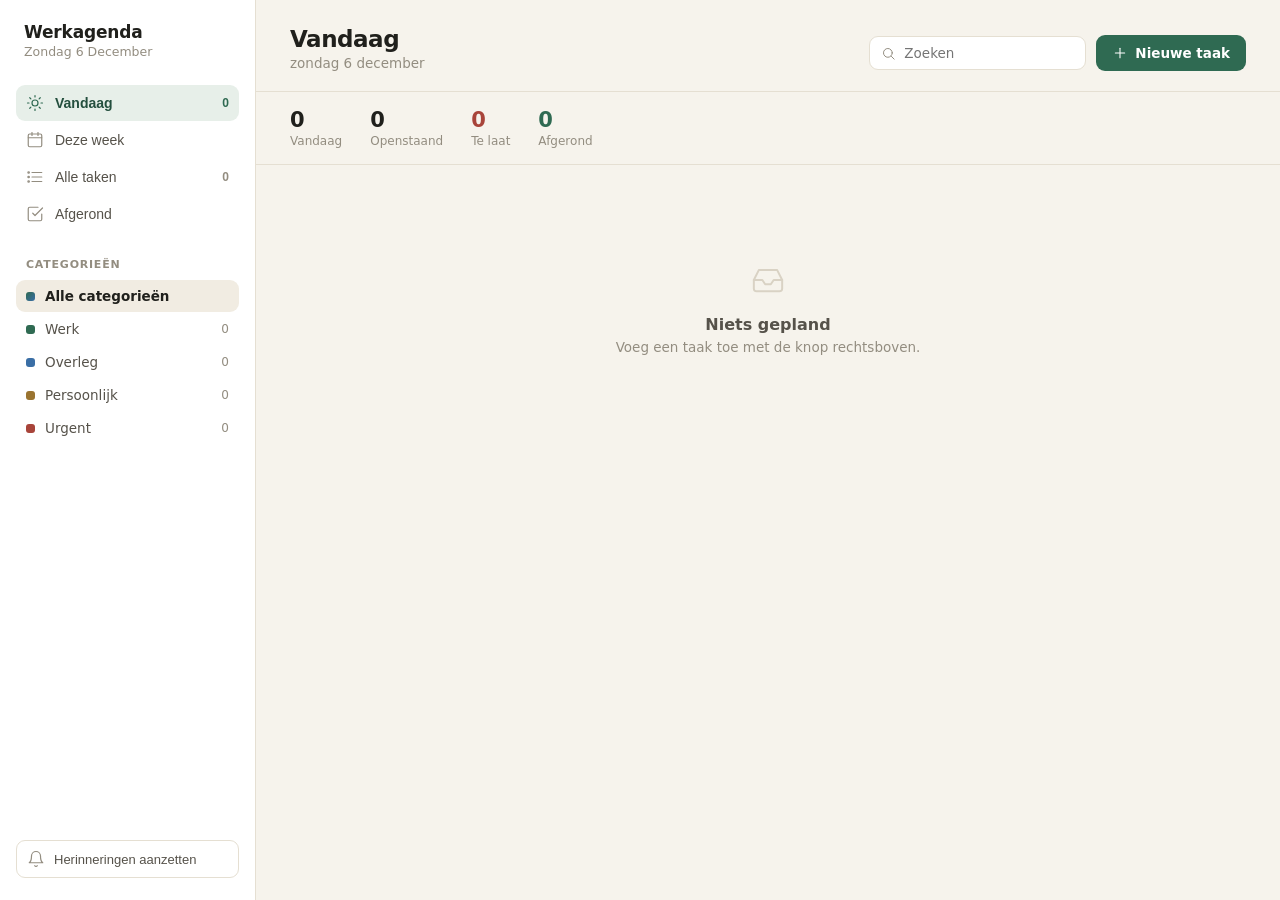
==== commit f19746da: "Fix: hernoem $$-helper naar qa zodat opmaak het standalone-bestand niet meer breekt De HTML-opmaakst" ====
--- a/Werkagenda.html
+++ b/Werkagenda.html
@@ -441,7 +441,7 @@
 
   const STORE_KEY = "werkagenda.v2";
   const $ = (s) => document.querySelector(s);
-  const $ = (s) => Array.from(document.querySelectorAll(s));
+  const qa = (s) => Array.from(document.querySelectorAll(s));
 
   /* ---- SVG-iconen ---- */
   const I = {
@@ -723,7 +723,7 @@
 
   function setPriority(p) {
     formPriority = p;
-    $("#prio-seg button").forEach((b) => b.classList.toggle("active", b.dataset.p === p));
+    qa("#prio-seg button").forEach((b) => b.classList.toggle("active", b.dataset.p === p));
   }
 
   function openModal(task = null, presetDate = null) {
@@ -779,8 +779,8 @@
   $("#add-task").addEventListener("click", () => openModal());
 
   /* ---- navigatie / zoeken ---- */
-  $(".nav-btn").forEach((b) => b.addEventListener("click", () => {
-    $(".nav-btn").forEach((x) => x.classList.remove("active"));
+  qa(".nav-btn").forEach((b) => b.addEventListener("click", () => {
+    qa(".nav-btn").forEach((x) => x.classList.remove("active"));
     b.classList.add("active");
     currentView = b.dataset.view;
     render();
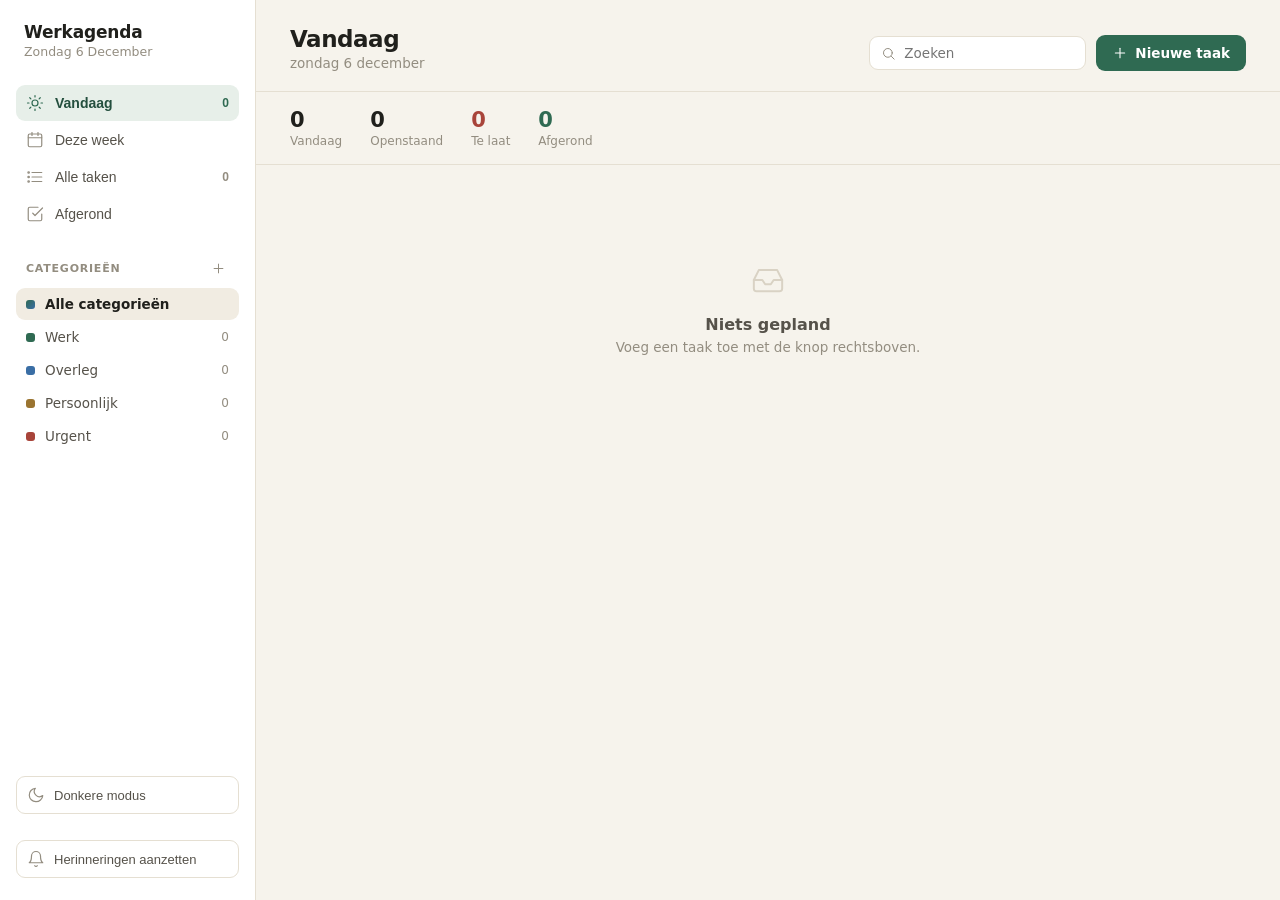
==== commit 17a0fc9c: "Nieuwe functies: subtaken/checklist, categoriebeheer en donker thema - Subtaken per taak met afvinkb" ====
--- a/Werkagenda.html
+++ b/Werkagenda.html
@@ -33,6 +33,27 @@
   --font: "Inter", system-ui, -apple-system, "Segoe UI", Roboto, Helvetica, Arial, sans-serif;
 }
 
+[data-theme="dark"] {
+  --bg:          #1b1916;
+  --surface:     #24211e;
+  --surface-2:   #2d2925;
+  --border:      #393430;
+  --border-2:    #4a443d;
+  --text:        #f0ece3;
+  --text-2:      #c3bcb1;
+  --muted:       #8f877b;
+  --accent:      #5ba081;
+  --accent-deep: #74b89a;
+  --accent-soft: #283a31;
+  --accent-line: #3a5a49;
+  --danger:      #d4796d;
+  --danger-soft: #382926;
+  --warn:        #cba869;
+  --warn-soft:   #342e21;
+  --shadow-sm:   0 1px 2px rgba(0, 0, 0, .35);
+  --shadow:      0 10px 30px rgba(0, 0, 0, .5);
+}
+
 * { box-sizing: border-box; margin: 0; padding: 0; }
 
 html, body { height: 100%; }
@@ -81,6 +102,11 @@
   font-size: 11px; font-weight: 600; text-transform: uppercase;
   letter-spacing: .07em; color: var(--muted); padding: 0 10px; margin-bottom: 9px;
 }
+.side-heading-row { display: flex; align-items: center; justify-content: space-between; padding: 0 10px; margin-bottom: 9px; }
+.side-heading-row .side-heading { padding: 0; margin: 0; }
+.heading-add { background: transparent; border: none; cursor: pointer; color: var(--muted); display: grid; place-items: center; padding: 3px; border-radius: 6px; }
+.heading-add:hover { background: var(--surface-2); color: var(--accent); }
+.heading-add .icon { width: 15px; height: 15px; }
 .cat-list { list-style: none; display: flex; flex-direction: column; gap: 1px; }
 .cat-list li {
   display: flex; align-items: center; gap: 10px; padding: 8px 10px;
@@ -199,7 +225,11 @@
 .cat-tag { display: inline-flex; align-items: center; gap: 6px; font-size: 12px; color: var(--text-2); font-weight: 500; }
 
 /* Week view */
-.week { display: grid; grid-template-columns: repeat(7, 1fr); gap: 10px; margin-top: 18px; }
+.week-nav { display: flex; align-items: center; gap: 8px; margin: 18px 0 4px; }
+.week-nav .btn { padding: 8px 13px; }
+.week-nav .btn .icon { width: 15px; height: 15px; }
+.week-nav .btn[data-nav="today"] { margin-left: auto; }
+.week { display: grid; grid-template-columns: repeat(7, 1fr); gap: 10px; margin-top: 14px; }
 .day-col {
   background: var(--surface); border: 1px solid var(--border); border-radius: var(--radius);
   min-height: 220px; display: flex; flex-direction: column; overflow: hidden;
@@ -284,6 +314,38 @@
 .modal-actions .spacer { flex: 1; }
 #delete-task { color: var(--danger); background: transparent; border-color: transparent; padding-left: 6px; padding-right: 6px; }
 #delete-task:hover { background: var(--danger-soft); }
+
+/* ---------------- Subtaken (in taakkaart) ---------------- */
+.subbar { display: flex; align-items: center; gap: 9px; margin-top: 9px; }
+.subbar .track { flex: 0 0 96px; height: 5px; background: var(--border); border-radius: 999px; overflow: hidden; }
+.subbar .track > span { display: block; height: 100%; background: var(--accent); border-radius: 999px; transition: width .25s; }
+.subbar .lbl { display: inline-flex; align-items: center; gap: 5px; font-size: 12px; color: var(--muted); font-variant-numeric: tabular-nums; font-weight: 500; }
+.subbar .lbl .icon { width: 13px; height: 13px; }
+
+/* ---------------- Subtaken (in venster) ---------------- */
+.subtasks { display: flex; flex-direction: column; gap: 5px; }
+.subtask-item { display: flex; align-items: center; gap: 9px; }
+.subtask-item .scheck { width: 18px; height: 18px; border: 1.6px solid var(--border-2); border-radius: 6px; display: grid; place-items: center; cursor: pointer; color: transparent; flex-shrink: 0; background: var(--surface); transition: all .14s; }
+.subtask-item .scheck:hover { border-color: var(--accent); }
+.subtask-item .scheck.checked { background: var(--accent); border-color: var(--accent); color: #fff; }
+.subtask-item .scheck .icon { width: 11px; height: 11px; stroke-width: 2.6; }
+.subtask-item input.stext { flex: 1; border: 1px solid transparent; background: transparent; font-size: 13.5px; color: var(--text); padding: 7px 8px; border-radius: 7px; font-family: var(--font); outline: none; }
+.subtask-item input.stext:focus { border-color: var(--border); background: var(--surface); }
+.subtask-item.done input.stext { text-decoration: line-through; color: var(--muted); }
+.subtask-item .srem { background: transparent; border: none; cursor: pointer; color: var(--muted); padding: 5px; border-radius: 6px; display: grid; place-items: center; }
+.subtask-item .srem:hover { color: var(--danger); background: var(--danger-soft); }
+.subtask-add { display: flex; gap: 8px; margin-top: 4px; }
+.subtask-add input { flex: 1; }
+.subtask-add .btn { padding: 9px 12px; }
+
+/* ---------------- Categorie-beheer ---------------- */
+.cat-rows { display: flex; flex-direction: column; gap: 8px; }
+.cat-row { display: flex; align-items: center; gap: 9px; }
+.cat-row input[type=color] { width: 36px; height: 36px; padding: 0; border: 1px solid var(--border); border-radius: 8px; background: var(--surface); cursor: pointer; flex-shrink: 0; }
+.cat-row input[type=text] { flex: 1; }
+.cat-row .srem { background: transparent; border: none; cursor: pointer; color: var(--muted); padding: 7px; border-radius: 7px; display: grid; place-items: center; }
+.cat-row .srem:hover { color: var(--danger); background: var(--danger-soft); }
+.cat-empty { font-size: 13px; color: var(--muted); padding: 4px 2px; }
 
 /* ---------------- Toast ---------------- */
 .toast {
@@ -341,12 +403,21 @@
       </nav>
 
       <div>
-        <div class="side-heading">Categorieën</div>
+        <div class="side-heading-row">
+          <span class="side-heading">Categorieën</span>
+          <button class="heading-add" id="manage-cats" title="Categorieën beheren">
+            <svg class="icon" viewBox="0 0 24 24"><line x1="12" y1="5" x2="12" y2="19"/><line x1="5" y1="12" x2="19" y2="12"/></svg>
+          </button>
+        </div>
         <ul class="cat-list" id="cat-list"></ul>
       </div>
 
       <div class="sidebar-spacer"></div>
 
+      <button class="side-action" id="theme-toggle">
+        <svg class="icon" viewBox="0 0 24 24"><path d="M21 12.8A9 9 0 1 1 11.2 3a7 7 0 0 0 9.8 9.8z"/></svg>
+        <span id="theme-label">Donkere modus</span>
+      </button>
       <button class="side-action" id="notif-toggle">
         <svg class="icon" viewBox="0 0 24 24"><path d="M18 8a6 6 0 0 0-12 0c0 7-3 9-3 9h18s-3-2-3-9"/><path d="M13.7 21a2 2 0 0 1-3.4 0"/></svg>
         <span id="notif-label">Herinneringen aanzetten</span>
@@ -410,6 +481,16 @@
           <label for="f-category">Categorie</label>
           <select id="f-category"></select>
         </div>
+        <div class="field">
+          <span class="field-label">Subtaken</span>
+          <div class="subtasks" id="subtask-list"></div>
+          <div class="subtask-add">
+            <input type="text" id="subtask-input" placeholder="Subtaak toevoegen…" />
+            <button type="button" class="btn btn-ghost" id="subtask-add-btn">
+              <svg class="icon" viewBox="0 0 24 24"><line x1="12" y1="5" x2="12" y2="19"/><line x1="5" y1="12" x2="19" y2="12"/></svg>
+            </button>
+          </div>
+        </div>
         <div class="switch-row">
           <div>
             <div class="txt">Herinnering</div>
@@ -430,6 +511,29 @@
     </div>
   </div>
 
+  <div class="modal-backdrop" id="cat-backdrop" hidden>
+    <div class="modal" role="dialog" aria-modal="true">
+      <div class="modal-head">
+        <h3>Categorieën beheren</h3>
+        <button class="icon-btn" id="cat-close" aria-label="Sluiten">
+          <svg class="icon" viewBox="0 0 24 24"><line x1="18" y1="6" x2="6" y2="18"/><line x1="6" y1="6" x2="18" y2="18"/></svg>
+        </button>
+      </div>
+      <div class="task-form">
+        <div class="cat-rows" id="cat-rows"></div>
+        <button type="button" class="btn btn-ghost" id="cat-add" style="align-self:flex-start">
+          <svg class="icon" viewBox="0 0 24 24"><line x1="12" y1="5" x2="12" y2="19"/><line x1="5" y1="12" x2="19" y2="12"/></svg>
+          Categorie toevoegen
+        </button>
+        <div class="modal-actions">
+          <div class="spacer"></div>
+          <button type="button" class="btn btn-ghost" id="cat-cancel">Annuleren</button>
+          <button type="button" class="btn btn-primary" id="cat-save">Opslaan</button>
+        </div>
+      </div>
+    </div>
+  </div>
+
   <div id="toast" class="toast" hidden></div>
   <script>
 /* ===========================================================
@@ -450,6 +554,12 @@
     bell: '<svg class="icon" viewBox="0 0 24 24"><path d="M18 8a6 6 0 0 0-12 0c0 7-3 9-3 9h18s-3-2-3-9"/><path d="M13.7 21a2 2 0 0 1-3.4 0"/></svg>',
     plus: '<svg class="icon" viewBox="0 0 24 24"><line x1="12" y1="5" x2="12" y2="19"/><line x1="5" y1="12" x2="19" y2="12"/></svg>',
     inbox: '<svg class="icon" viewBox="0 0 24 24"><path d="M22 12h-6l-2 3h-4l-2-3H2"/><path d="M5.5 5h13l3.5 7v6a2 2 0 0 1-2 2H4a2 2 0 0 1-2-2v-6z"/></svg>',
+    chevL: '<svg class="icon" viewBox="0 0 24 24"><polyline points="15 18 9 12 15 6"/></svg>',
+    chevR: '<svg class="icon" viewBox="0 0 24 24"><polyline points="9 18 15 12 9 6"/></svg>',
+    x: '<svg class="icon" viewBox="0 0 24 24"><line x1="18" y1="6" x2="6" y2="18"/><line x1="6" y1="6" x2="18" y2="18"/></svg>',
+    list: '<svg class="icon" viewBox="0 0 24 24"><polyline points="9 11 12 14 22 4"/><path d="M21 12v7a2 2 0 0 1-2 2H5a2 2 0 0 1-2-2V5a2 2 0 0 1 2-2h11"/></svg>',
+    sun: '<svg class="icon" viewBox="0 0 24 24"><circle cx="12" cy="12" r="4"/><path d="M12 2v2M12 20v2M2 12h2M20 12h2M5 5l1.5 1.5M17.5 17.5L19 19M19 5l-1.5 1.5M6.5 17.5L5 19"/></svg>',
+    moon: '<svg class="icon" viewBox="0 0 24 24"><path d="M21 12.8A9 9 0 1 1 11.2 3a7 7 0 0 0 9.8 9.8z"/></svg>',
   };
 
   const DEFAULT_CATEGORIES = [
@@ -463,16 +573,17 @@
   let currentView = "today";
   let activeCategory = null;
   let searchTerm = "";
+  let weekOffset = 0; // 0 = deze week, -1 = vorige, 1 = volgende, ...
 
   function loadState() {
     try {
       const raw = localStorage.getItem(STORE_KEY);
       if (raw) {
         const p = JSON.parse(raw);
-        return { tasks: p.tasks || [], categories: p.categories || DEFAULT_CATEGORIES };
+        return { tasks: p.tasks || [], categories: p.categories || DEFAULT_CATEGORIES, theme: p.theme || "light" };
       }
     } catch (e) { console.warn(e); }
-    return { tasks: [], categories: DEFAULT_CATEGORIES };
+    return { tasks: [], categories: DEFAULT_CATEGORIES, theme: "light" };
   }
   function save() { localStorage.setItem(STORE_KEY, JSON.stringify(state)); }
   const uid = () => Date.now().toString(36) + Math.random().toString(36).slice(2, 7);
@@ -492,6 +603,11 @@
     const s = new Date(n);
     s.setDate(n.getDate() - ((n.getDay() + 6) % 7));
     s.setHours(0, 0, 0, 0);
+    return s;
+  }
+  function displayedWeekStart() {
+    const s = weekStart();
+    s.setDate(s.getDate() + weekOffset * 7);
     return s;
   }
   function isThisWeek(t) {
@@ -650,11 +766,21 @@
     if (cat) bits.push(`<span class="cat-tag"><span class="cat-dot" style="background:${cat.color}"></span>${esc(cat.name)}</span>`);
     if (t.reminder && !t.done) bits.push(`<span class="meta-bit">${I.bell}Herinnering</span>`);
 
+    const subs = t.subtasks || [];
+    let subBar = "";
+    if (subs.length) {
+      const done = subs.filter((s) => s.done).length;
+      const pct = Math.round((done / subs.length) * 100);
+      subBar = `<div class="subbar"><div class="track"><span style="width:${pct}%"></span></div>` +
+        `<span class="lbl">${I.list}${done}/${subs.length}</span></div>`;
+    }
+
     el.innerHTML = `
       <div class="check${t.done ? " checked" : ""}">${t.done ? I.check : ""}</div>
       <div class="task-body">
         <div class="task-title">${esc(t.title)}</div>
         ${t.notes ? `<div class="task-notes">${esc(t.notes)}</div>` : ""}
+        ${subBar}
         <div class="task-meta">${bits.join("")}</div>
       </div>`;
     el.querySelector(".check").addEventListener("click", (e) => { e.stopPropagation(); toggleDone(t.id); });
@@ -671,9 +797,34 @@
   }
 
   function renderWeek(c) {
+    const s = displayedWeekStart();
+    const e = new Date(s); e.setDate(s.getDate() + 6);
+
+    // Titel + ondertitel laten meebewegen met de getoonde week
+    const relLabel = { "0": "Deze week", "-1": "Vorige week", "1": "Volgende week" };
+    $("#view-title").textContent = relLabel[String(weekOffset)] ||
+      (weekOffset > 0 ? `Over ${weekOffset} weken` : `${Math.abs(weekOffset)} weken geleden`);
+    $("#view-sub").textContent =
+      `${s.toLocaleDateString("nl-NL", { day: "numeric", month: "long" })} – ${e.toLocaleDateString("nl-NL", { day: "numeric", month: "long" })}`;
+
+    // Navigatiebalk: vorige / vandaag / volgende
+    const nav = document.createElement("div");
+    nav.className = "week-nav";
+    nav.innerHTML =
+      `<button class="btn btn-ghost" data-nav="prev">${I.chevL} Vorige week</button>` +
+      `<button class="btn btn-ghost" data-nav="next">Volgende week ${I.chevR}</button>` +
+      (weekOffset !== 0 ? `<button class="btn btn-ghost" data-nav="today">Naar deze week</button>` : "");
+    nav.addEventListener("click", (ev) => {
+      const b = ev.target.closest("button"); if (!b) return;
+      if (b.dataset.nav === "prev") weekOffset--;
+      else if (b.dataset.nav === "next") weekOffset++;
+      else weekOffset = 0;
+      renderMain();
+    });
+    c.appendChild(nav);
+
     const grid = document.createElement("div");
     grid.className = "week";
-    const s = weekStart();
     for (let i = 0; i < 7; i++) {
       const day = new Date(s); day.setDate(s.getDate() + i);
       const key = iso(day);
@@ -720,11 +871,42 @@
   /* ---- modal ---- */
   const backdrop = $("#modal-backdrop");
   let formPriority = "medium";
+  let formSubtasks = [];
 
   function setPriority(p) {
     formPriority = p;
     qa("#prio-seg button").forEach((b) => b.classList.toggle("active", b.dataset.p === p));
   }
+
+  function renderSubtasks() {
+    const box = $("#subtask-list");
+    box.innerHTML = "";
+    formSubtasks.forEach((s, i) => {
+      const row = document.createElement("div");
+      row.className = "subtask-item" + (s.done ? " done" : "");
+      row.innerHTML =
+        `<div class="scheck${s.done ? " checked" : ""}">${s.done ? I.check : ""}</div>` +
+        `<input class="stext" type="text" value="${esc(s.title)}" placeholder="Subtaak" />` +
+        `<button type="button" class="srem" title="Verwijderen">${I.x}</button>`;
+      row.querySelector(".scheck").addEventListener("click", () => { s.done = !s.done; renderSubtasks(); });
+      row.querySelector(".stext").addEventListener("input", (e) => { s.title = e.target.value; });
+      row.querySelector(".srem").addEventListener("click", () => { formSubtasks.splice(i, 1); renderSubtasks(); });
+      box.appendChild(row);
+    });
+  }
+  function addSubtask() {
+    const inp = $("#subtask-input");
+    const v = inp.value.trim();
+    if (!v) return;
+    formSubtasks.push({ id: uid(), title: v, done: false });
+    inp.value = "";
+    renderSubtasks();
+    inp.focus();
+  }
+  $("#subtask-add-btn").addEventListener("click", addSubtask);
+  $("#subtask-input").addEventListener("keydown", (e) => {
+    if (e.key === "Enter") { e.preventDefault(); addSubtask(); }
+  });
 
   function openModal(task = null, presetDate = null) {
     $("#modal-title").textContent = task ? "Taak bewerken" : "Nieuwe taak";
@@ -736,6 +918,9 @@
     setPriority(task ? task.priority : "medium");
     $("#f-category").value = task ? (task.category || state.categories[0].id) : state.categories[0].id;
     $("#f-reminder").checked = task ? !!task.reminder : false;
+    formSubtasks = task && task.subtasks ? task.subtasks.map((s) => ({ ...s })) : [];
+    renderSubtasks();
+    $("#subtask-input").value = "";
     $("#delete-task").hidden = !task;
     backdrop.hidden = false;
     setTimeout(() => $("#f-title").focus(), 40);
@@ -753,6 +938,7 @@
       priority: formPriority,
       category: $("#f-category").value,
       reminder: $("#f-reminder").checked,
+      subtasks: formSubtasks.filter((s) => s.title.trim()).map((s) => ({ id: s.id, title: s.title.trim(), done: !!s.done })),
     };
     if (!data.title) return;
     if (id) {
@@ -783,6 +969,7 @@
     qa(".nav-btn").forEach((x) => x.classList.remove("active"));
     b.classList.add("active");
     currentView = b.dataset.view;
+    weekOffset = 0;
     render();
   }));
   $("#search").addEventListener("input", (e) => { searchTerm = e.target.value; renderMain(); });
@@ -804,6 +991,67 @@
   function notify(title, body) {
     if ("Notification" in window && Notification.permission === "granted") new Notification(title, { body });
   }
+
+  /* ---- thema (licht / donker) ---- */
+  function applyTheme() {
+    document.documentElement.setAttribute("data-theme", state.theme || "light");
+    const dark = state.theme === "dark";
+    $("#theme-label").textContent = dark ? "Lichte modus" : "Donkere modus";
+    $("#theme-toggle").querySelector(".icon").outerHTML = dark ? I.sun : I.moon;
+  }
+  $("#theme-toggle").addEventListener("click", () => {
+    state.theme = state.theme === "dark" ? "light" : "dark";
+    save(); applyTheme();
+  });
+
+  /* ---- categorie-beheer ---- */
+  const catBackdrop = $("#cat-backdrop");
+  let formCats = [];
+
+  function renderCatRows() {
+    const box = $("#cat-rows");
+    box.innerHTML = "";
+    if (!formCats.length) {
+      box.innerHTML = `<div class="cat-empty">Nog geen categorieën. Voeg er hieronder een toe.</div>`;
+    }
+    formCats.forEach((c, i) => {
+      const row = document.createElement("div");
+      row.className = "cat-row";
+      row.innerHTML =
+        `<input type="color" value="${c.color}" />` +
+        `<input type="text" value="${esc(c.name)}" placeholder="Naam" />` +
+        `<button type="button" class="srem" title="Verwijderen">${I.x}</button>`;
+      row.querySelector('input[type="color"]').addEventListener("input", (e) => { c.color = e.target.value; });
+      row.querySelector('input[type="text"]').addEventListener("input", (e) => { c.name = e.target.value; });
+      row.querySelector(".srem").addEventListener("click", () => { formCats.splice(i, 1); renderCatRows(); });
+      box.appendChild(row);
+    });
+  }
+  function openCatModal() {
+    formCats = state.categories.map((c) => ({ ...c }));
+    renderCatRows();
+    catBackdrop.hidden = false;
+  }
+  const closeCatModal = () => { catBackdrop.hidden = true; };
+  $("#manage-cats").addEventListener("click", openCatModal);
+  $("#cat-add").addEventListener("click", () => {
+    formCats.push({ id: uid(), name: "", color: "#2f6a52" });
+    renderCatRows();
+    const inputs = $("#cat-rows").querySelectorAll('input[type="text"]');
+    if (inputs.length) inputs[inputs.length - 1].focus();
+  });
+  $("#cat-save").addEventListener("click", () => {
+    const cleaned = formCats.filter((c) => c.name.trim()).map((c) => ({ id: c.id, name: c.name.trim(), color: c.color }));
+    if (!cleaned.length) { toast("Houd minstens één categorie over"); return; }
+    const validIds = cleaned.map((c) => c.id);
+    state.tasks.forEach((t) => { if (t.category && !validIds.includes(t.category)) t.category = ""; });
+    state.categories = cleaned;
+    save(); render(); closeCatModal();
+    toast("Categorieën opgeslagen");
+  });
+  $("#cat-close").addEventListener("click", closeCatModal);
+  $("#cat-cancel").addEventListener("click", closeCatModal);
+  catBackdrop.addEventListener("click", (e) => { if (e.target === catBackdrop) closeCatModal(); });
   function checkReminders() {
     const now = new Date();
     let changed = false;
@@ -828,14 +1076,18 @@
     return String(s).replace(/[&<>"']/g, (c) => ({ "&": "&amp;", "<": "&lt;", ">": "&gt;", '"': "&quot;", "'": "&#39;" }[c]));
   }
   document.addEventListener("keydown", (e) => {
-    if (e.key === "Escape" && !backdrop.hidden) closeModal();
-    if ((e.key === "n" || e.key === "N") && backdrop.hidden &&
+    if (e.key === "Escape") {
+      if (!backdrop.hidden) closeModal();
+      if (!catBackdrop.hidden) closeCatModal();
+    }
+    if ((e.key === "n" || e.key === "N") && backdrop.hidden && catBackdrop.hidden &&
         !["INPUT", "TEXTAREA", "SELECT"].includes(document.activeElement.tagName)) {
       e.preventDefault(); openModal();
     }
   });
 
   /* ---- init ---- */
+  applyTheme();
   syncNotifBtn();
   render();
   checkReminders();
